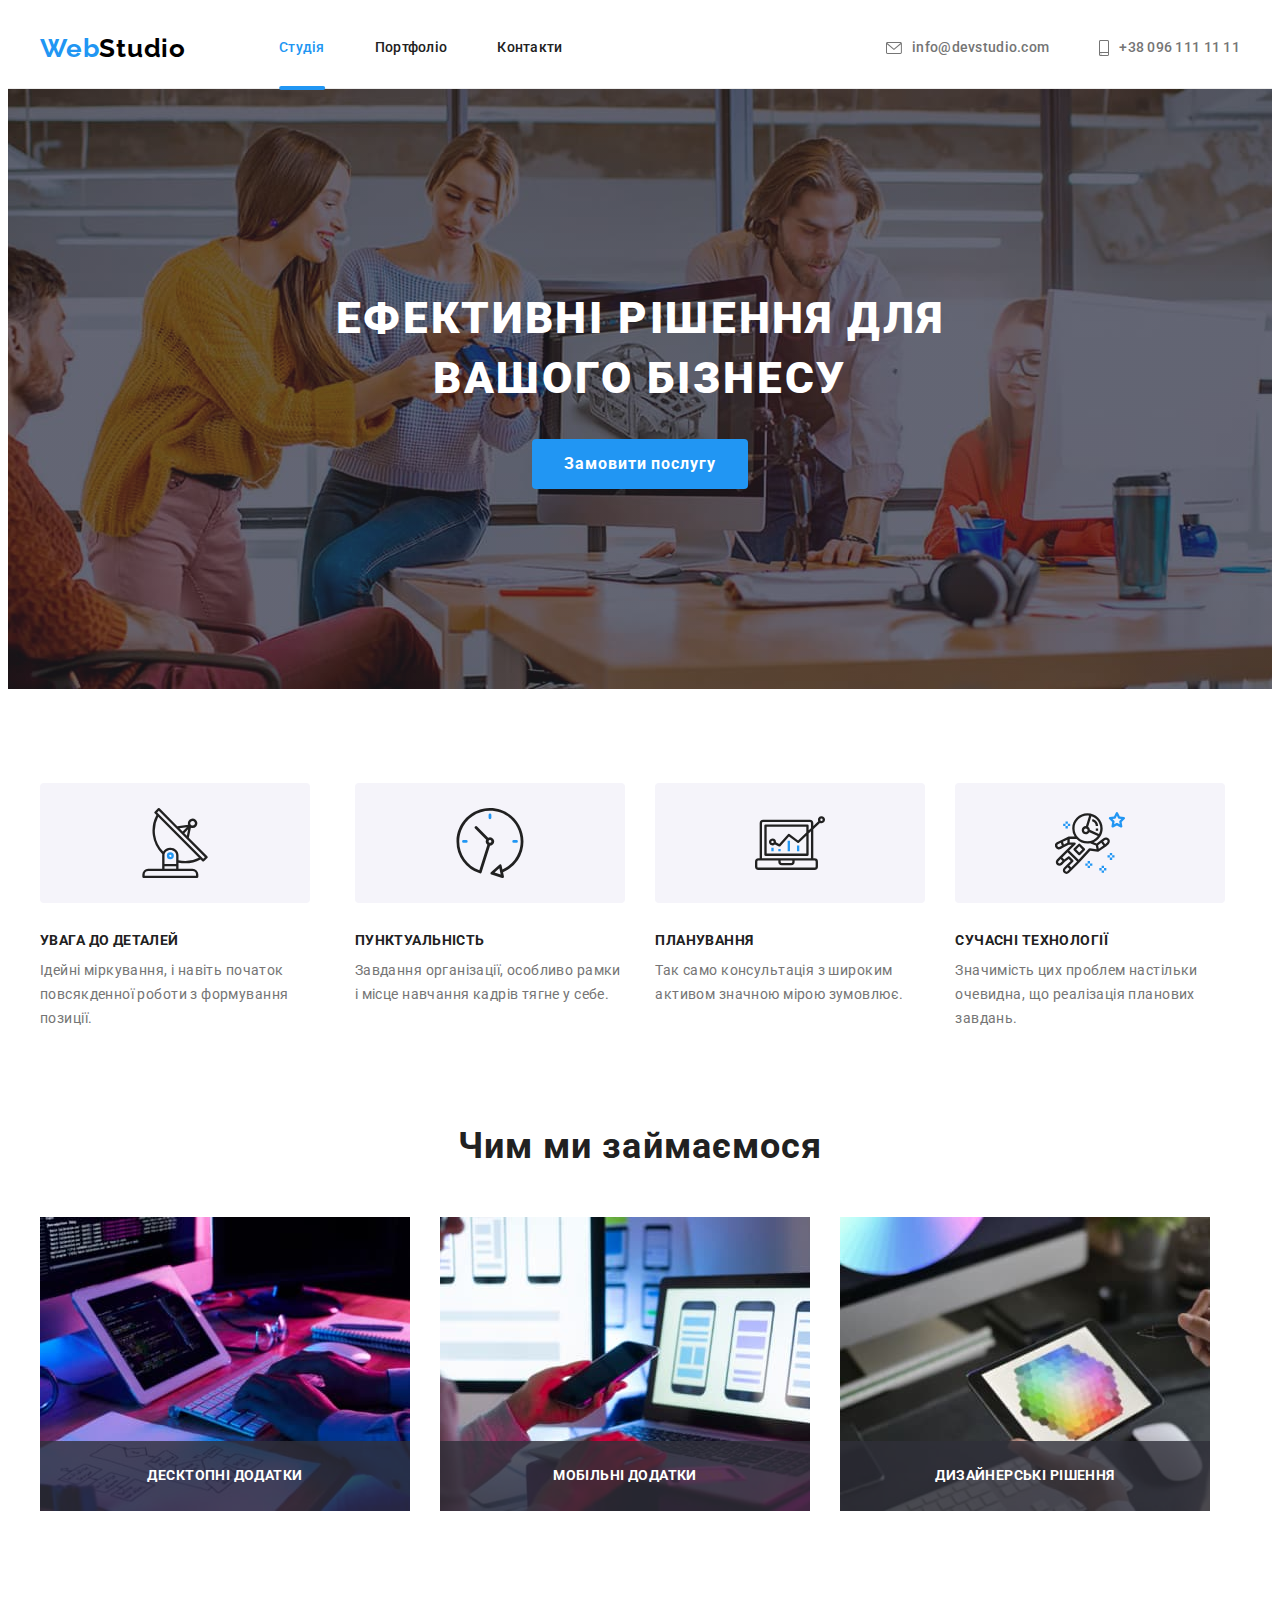
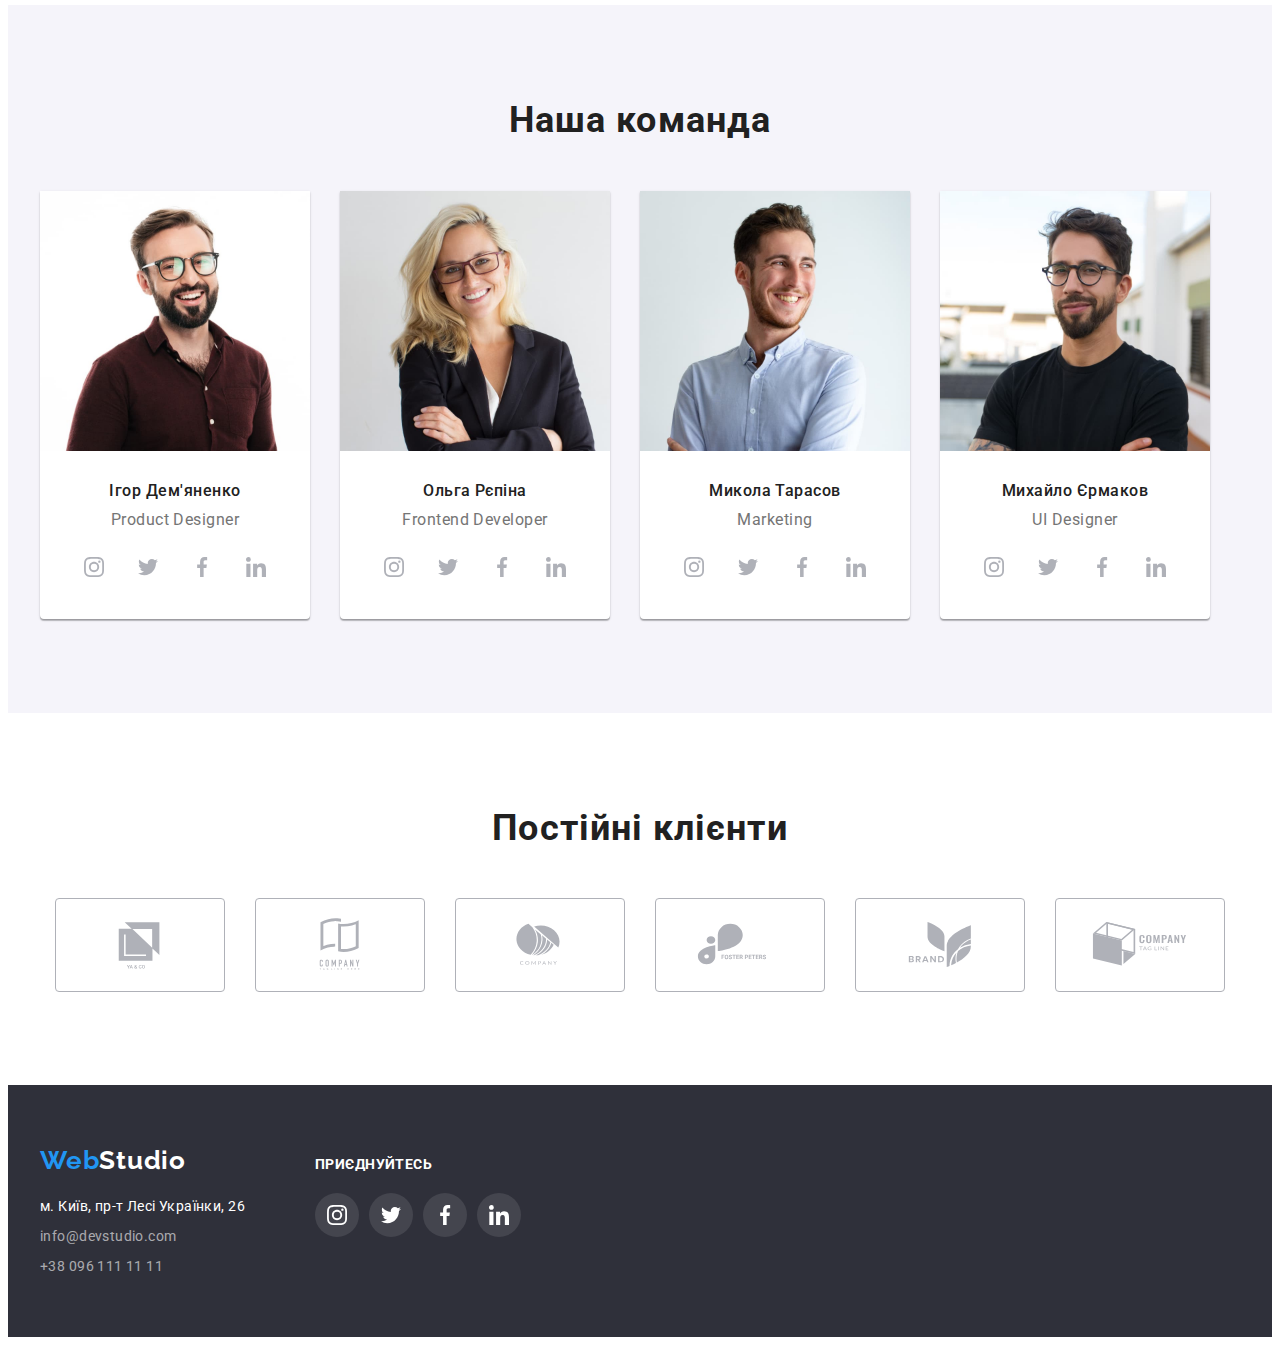
==== index.html @ 2767465b "Initial commit" ====
<!DOCTYPE html>
<html lang="uk">
  <head>
    <meta charset="UTF-8" />
    <meta http-equiv="X-UA-Compatible" content="IE=edge" />
    <meta name="viewport" content="width=device-width, initial-scale=1.0" />
    <!-- Fonts -->
    <link rel="preconnect" href="https://fonts.googleapis.com" />
    <link rel="preconnect" href="https://fonts.gstatic.com" crossorigin />
    <link
      href="https://fonts.googleapis.com/css2?family=Raleway:wght@700&family=Roboto:wght@400;500;700;900&display=swap"
      rel="stylesheet"
    />
    <!-- Modern-normalize -->
    <link
      rel="stylesheet"
      href="https://cdnjs.cloudflare.com/ajax/libs/modern-normalize/1.1.0/modern-normalize.min.css"
      integrity="sha512-wpPYUAdjBVSE4KJnH1VR1HeZfpl1ub8YT/NKx4PuQ5NmX2tKuGu6U/JRp5y+Y8XG2tV+wKQpNHVUX03MfMFn9Q=="
      crossorigin="anonymous"
      referrerpolicy="no-referrer"
    />
    <!-- Styles css -->
    <link rel="stylesheet" href="./css/styles.css" />
    <title>WebStudio</title>
  </head>
  <body>
    <header class="header">
      <div class="header-flex container">
        <p class="header-discription" lang="en">
          <a class="logo link" href="./">Web<span class="header-logo">Studio</span></a>
        </p>
        <nav>
          <ul class="nav-list list">
            <li class="nav-item"><a class="nav-link link current" href="/">Студія</a></li>
            <li class="nav-item"><a class="nav-link link" href="./portfolio.html">Портфоліо</a></li>
            <li class="nav-item"><a class="nav-link link" href="">Контакти</a></li>
          </ul>
        </nav>
        <ul class="header-contact list">
          <li class="header-item">
            <a class="contact-link link" href="mailto:info@devstudio.com">
              <svg class="header-icon" width="16" height="12">
                <use href="./images/icons.svg#icon-mail"></use>
              </svg>
              info@devstudio.com</a>
          </li>
          <li class="header-item">
            <a class="contact-link link" href="tel:+380961111111">
              <svg class="header-icon" width="10" height="16">
                <use href="./images/icons.svg#icon-phone"></use>
              </svg>
              +38 096 111 11 11</a>
          </li>
        </ul>
      </div>
    </header>
    <main>
      <section class="hero">
        <div class="container">
          <h1 class="hero-title">Ефективні рішення для вашого бізнесу</h1>
          <button class="hero-btn" type="button" data-modal-open>Замовити послугу</button>
        </div>
      </section>
      <section class="benefits section">
        <div class="container">
          <!-- Заголовок h2 потрібно сховати -->
          <h2 class="visually-hidden">Наші переваги</h2>
          <ul class="benefits-list list">
            <li class="benefits-item">
              <div class="benefits-div">
                <svg class="benefits-icon" width="70" height="70">
                  <use href="./images/icons.svg#icon-antenna"></use>
                </svg>
              </div>
              <h3 class="benefits-title">УВАГА ДО ДЕТАЛЕЙ</h3>
              <p class="benefits-text">
                Ідейні міркування, і навіть початок повсякденної роботи з формування позиції.
              </p>
            </li>
            <li class="benefits-item">
              <div class="benefits-div">
                <svg class="benefits-icon" width="70" height="70">
                  <use href="./images/icons.svg#icon-clock"></use>
                </svg>
              </div>
              <h3 class="benefits-title">ПУНКТУАЛЬНІСТЬ</h3>
              <p class="benefits-text">
                Завдання організації, особливо рамки і місце навчання кадрів тягне у себе.
              </p>
            </li>
            <li class="benefits-item">
              <div class="benefits-div">
                <svg class="benefits-icon" width="70" height="70">
                  <use href="./images/icons.svg#icon-diagram"></use>
                </svg>
              </div>
              <h3 class="benefits-title">ПЛАНУВАННЯ</h3>
              <p class="benefits-text">
                Так само консультація з широким активом значною мірою зумовлює.
              </p>
            </li>
            <li class="benefits-item">
              <div class="benefits-div">
                <svg class="benefits-icon" width="70" height="70">
                  <use href="./images/icons.svg#icon-astronaut"></use>
                </svg>
              </div>
              <h3 class="benefits-title">СУЧАСНІ ТЕХНОЛОГІЇ</h3>
              <p class="benefits-text">
                Значимість цих проблем настільки очевидна, що реалізація планових завдань.
              </p>
            </li>
          </ul>
        </div>
      </section>
      <section class="work section">
        <div class="container">
          <h2 class="work-title">Чим ми займаємося</h2>
          <ul class="work-list list">
            <li class="work-item">
              <img src="./images/work-1.jpg" alt="working proces" width="370" height="294" />
              <div class="work-div">
                <p class="work-text">Десктопні додатки</p>
              </div>
            </li>
            <li class="work-item">
              <img src="./images/work-2.jpg" alt="working proces" width="370" height="294" />
              <div class="work-div">
                <p class="work-text">Мобільні додатки</p>
              </div>
            </li>
            <li class="work-item">
              <img src="./images/work-3.jpg" alt="working proces" width="370" height="294" />
              <div class="work-div">
                <p class="work-text">Дизайнерські рішення</p>
              </div>
            </li>
          </ul>
        </div>
      </section>
      <section class="team section">
        <div class="container">
          <h2 class="team-title">Наша команда</h2>
          <ul class="team-list list">
            <li class="team-item">
              <img
                class="team-img"
                src="./images/team-1.jpg"
                alt="team member"
                width="270"
                height="260"
              />
              <div class="text-div">
                <h3 class="text-title">Ігор Дем'яненко</h3>
                <p class="team-text">Product Designer</p>
                <ul class="social list">
                  <li class="social-item">
                    <a
                      class="social-link"
                      lang="en"
                      href="https://www.instagram.com/"
                      target="_blank"
                      rel="noopener noreferrer nofollow"
                      aria-label="Instagram icon"
                      ><svg class="icon-social" width="20" height="20">
                        <use href="./images/icons.svg#icon-instagram"></use>
                      </svg>
                    </a>
                  </li>
                  <li class="social-item">
                    <a
                      class="social-link"
                      lang="en"
                      href="https://twitter.com/"
                      target="_blank"
                      rel="noopener noreferrer nofollow"
                      aria-label="Twitter icon"
                      ><svg class="icon-social" width="20" height="20">
                        <use href="./images/icons.svg#icon-twitter"></use>
                      </svg>
                    </a>
                  </li>
                  <li class="social-item">
                    <a
                      class="social-link"
                      lang="en"
                      href="https://facebook.com"
                      target="_blank"
                      rel="noopener noreferrer nofollow"
                      aria-label="Facebook icon"
                      ><svg class="icon-social" width="20" height="20">
                        <use href="./images/icons.svg#icon-facebook"></use>
                      </svg>
                    </a>
                  </li>
                  <li class="social-item">
                    <a
                      class="social-link"
                      lang="en"
                      href="https://linkedin.com"
                      target="_blank"
                      rel="noopener noreferrer nofollow"
                      aria-label="Linkedin icon"
                      ><svg class="icon-social" width="20" height="20">
                        <use href="./images/icons.svg#icon-linkedin"></use>
                      </svg>
                    </a>
                  </li>
                </ul>
              </div>
            </li>
            <li class="team-item">
              <img
                class="team-img"
                src="./images/team-2.jpg"
                alt="team member"
                width="270"
                height="260"
              />
              <div class="text-div">
                <h3 class="text-title">Ольга Рєпіна</h3>
                <p class="team-text">Frontend Developer</p>
                <ul class="social list">
                  <li class="social-item">
                    <a
                      class="social-link"
                      lang="en"
                      href="https://www.instagram.com/"
                      target="_blank"
                      rel="noopener noreferrer nofollow"
                      aria-label="Instagram icon"
                      ><svg class="icon-social" width="20" height="20">
                        <use href="./images/icons.svg#icon-instagram"></use>
                      </svg>
                    </a>
                  </li>
                  <li class="social-item">
                    <a
                      class="social-link"
                      lang="en"
                      href="https://twitter.com/"
                      target="_blank"
                      rel="noopener noreferrer nofollow"
                      aria-label="Twitter icon">
                      <svg class="icon-social" width="20" height="20">
                        <use href="./images/icons.svg#icon-twitter"></use>
                      </svg>
                    </a>
                  </li>
                  <li class="social-item">
                    <a
                      class="social-link"
                      lang="en"
                      href="https://facebook.com"
                      target="_blank"
                      rel="noopener noreferrer nofollow"
                      aria-label="Facebook icon"
                      ><svg class="icon-social" width="20" height="20">
                        <use href="./images/icons.svg#icon-facebook"></use>
                      </svg>
                    </a>
                  </li>
                  <li class="social-item">
                    <a
                      class="social-link"
                      lang="en"
                      href="https://linkedin.com"
                      target="_blank"
                      rel="noopener noreferrer nofollow"
                      aria-label="Linkedin icon"
                      ><svg class="icon-social" width="20" height="20">
                        <use href="./images/icons.svg#icon-linkedin"></use>
                      </svg>
                    </a>
                  </li>
                </ul>
              </div>
            </li>
            <li class="team-item">
              <img
                class="team-img"
                src="./images/team-3.jpg"
                alt="team member"
                width="270"
                height="260"
              />
              <div class="text-div">
                <h3 class="text-title">Микола Тарасов</h3>
                <p class="team-text">Marketing</p>
                <ul class="social list">
                  <li class="social-item">
                    <a
                      class="social-link"
                      lang="en"
                      href="https://www.instagram.com/"
                      target="_blank"
                      rel="noopener noreferrer nofollow"
                      aria-label="Instagram icon"
                      ><svg class="icon-social" width="20" height="20">
                        <use href="./images/icons.svg#icon-instagram"></use>
                      </svg>
                    </a>
                  </li>
                  <li class="social-item">
                    <a
                      class="social-link"
                      lang="en"
                      href="https://twitter.com/"
                      target="_blank"
                      rel="noopener noreferrer nofollow"
                      aria-label="Twitter icon"
                      ><svg class="icon-social" width="20" height="20">
                        <use href="./images/icons.svg#icon-twitter"></use>
                      </svg>
                    </a>
                  </li>
                  <li class="social-item">
                    <a
                      class="social-link"
                      lang="en"
                      href="https://facebook.com"
                      target="_blank"
                      rel="noopener noreferrer nofollow"
                      aria-label="Facebook icon"
                      ><svg class="icon-social" width="20" height="20">
                        <use href="./images/icons.svg#icon-facebook"></use>
                      </svg>
                    </a>
                  </li>
                  <li class="social-item">
                    <a
                      class="social-link"
                      lang="en"
                      href="https://linkedin.com"
                      target="_blank"
                      rel="noopener noreferrer nofollow"
                      aria-label="Linkedin icon"
                      ><svg class="icon-social" width="20" height="20">
                        <use href="./images/icons.svg#icon-linkedin"></use>
                      </svg>
                    </a>
                  </li>
                </ul>
              </div>
            </li>
            <li class="team-item">
              <img
                class="team-img"
                src="./images/team-4.jpg"
                alt="team member"
                width="270"
                height="260"
              />
              <div class="text-div">
                <h3 class="text-title">Михайло Єрмаков</h3>
                <p class="team-text">UI Designer</p>
                <ul class="social list">
                  <li class="social-item">
                    <a
                      class="social-link"
                      lang="en"
                      href="https://www.instagram.com/"
                      target="_blank"
                      rel="noopener noreferrer nofollow"
                      aria-label="Instagram icon"
                      ><svg class="icon-social" width="20" height="20">
                        <use href="./images/icons.svg#icon-instagram"></use>
                      </svg>
                    </a>
                  </li>
                  <li class="social-item">
                    <a
                      class="social-link"
                      lang="en"
                      href="https://twitter.com/"
                      target="_blank"
                      rel="noopener noreferrer nofollow"
                      aria-label="Twitter icon"
                      ><svg class="icon-social" width="20" height="20">
                        <use href="./images/icons.svg#icon-twitter"></use>
                      </svg>
                    </a>
                  </li>
                  <li class="social-item">
                    <a
                      class="social-link"
                      lang="en"
                      href="https://facebook.com"
                      target="_blank"
                      rel="noopener noreferrer nofollow"
                      aria-label="Facebook icon"
                      ><svg class="icon-social" width="20" height="20">
                        <use href="./images/icons.svg#icon-facebook"></use>
                      </svg>
                    </a>
                  </li>
                  <li class="social-item">
                    <a
                      class="social-link"
                      lang="en"
                      href="https://linkedin.com"
                      target="_blank"
                      rel="noopener noreferrer nofollow"
                      aria-label="Linkedin icon"
                      ><svg class="icon-social" width="20" height="20">
                        <use href="./images/icons.svg#icon-linkedin"></use>
                      </svg>
                    </a>
                  </li>
                </ul>
              </div>
            </li>
          </ul>
        </div>
      </section>
      <section class="clients section">
        <div class="container">
          <h2 class="clients-title">Постійні клієнти</h2>
          <ul class="clients-list list">
            <li class="clients-item">
              <a
                class="clients-link"
                lang="en"
                href=""
                target="_blank"
                rel="noopener noreferrer nofollow"
                aria-label="Company icon"
                ><svg class="icon-clients" width="106" height="60">
                  <use href="./images/icons.svg#icon-Client-1"></use>
                </svg>
              </a>
            </li>
            <li class="clients-item">
              <a
                class="clients-link"
                lang="en"
                href=""
                target="_blank"
                rel="noopener noreferrer nofollow"
                aria-label="Company icon"
                ><svg class="icon-clients" width="106" height="60">
                  <use href="./images/icons.svg#icon-Client-2"></use>
                </svg>
              </a>
            </li>
            <li class="clients-item">
              <a
                class="clients-link"
                lang="en"
                href=""
                target="_blank"
                rel="noopener noreferrer nofollow"
                aria-label="Company icon"
                ><svg class="icon-clients" width="106" height="60">
                  <use href="./images/icons.svg#icon-Client-3"></use>
                </svg>
              </a>
            </li>
            <li class="clients-item">
              <a
                class="clients-link"
                lang="en"
                href=""
                target="_blank"
                rel="noopener noreferrer nofollow"
                aria-label="Company icon"
                ><svg class="icon-clients" width="106" height="60">
                  <use href="./images/icons.svg#icon-Client-4"></use>
                </svg>
              </a>
            </li>
            <li class="clients-item">
              <a
                class="clients-link"
                lang="en"
                href=""
                target="_blank"
                rel="noopener noreferrer nofollow"
                aria-label="Company icon"
                ><svg class="icon-clients" width="106" height="60">
                  <use href="./images/icons.svg#icon-Client-5"></use>
                </svg>
              </a>
            </li>
            <li class="clients-item">
              <a
                class="clients-link"
                lang="en"
                href=""
                target="_blank"
                rel="noopener noreferrer nofollow"
                aria-label="Company icon"
                ><svg class="icon-clients" width="106" height="60">
                  <use href="./images/icons.svg#icon-Client-6"></use>
                </svg>
              </a>
            </li>
          </ul>
        </div>
      </section>
    </main>
    <footer class="footer">
      <div class="container footer-div">
        <div class="address-div">
          <p class="description-logo" lang="en">
            <a class="logo link" href="./index.html">Web<span class="footer-logo">Studio</span></a>
          </p>
          <address>
            <ul class="footer-list list">
              <li class="footer-item map">
                <a
                  class="google-map link"
                  href="https://goo.gl/maps/zMoR2UGNS6qANJMH6"
                  target="_blank"
                  rel="noopener noreferrer nofollow"
                  >м. Київ, пр-т Лесі Українки, 26</a
                >
              </li>
              <li class="footer-item map">
                <a class="footer-link link" href="maillto:info@devstudio.com">info@devstudio.com</a>
              </li>
              <li class="footer-item">
                <a class="footer-link link" href="tel:+380961111111">+38 096 111 11 11</a>
              </li>
            </ul>
          </address>
        </div>
        <div class="social-div">
          <p class="social-text">Приєднуйтесь</p>
          <ul class="social list">
            <li class="social-item">
              <a
                class="social-link new-bg-color"
                lang="en"
                href="https://www.instagram.com/"
                target="_blank"
                rel="noopener noreferrer nofollow"
                aria-label="Instagram icon"
                ><svg class="icon-social new-fill" width="20" height="20">
                  <use href="./images/icons.svg#icon-instagram"></use>
                </svg>
              </a>
            </li>
            <li class="social-item">
              <a
                class="social-link new-bg-color"
                lang="en"
                href="https://twitter.com/"
                target="_blank"
                rel="noopener noreferrer nofollow"
                aria-label="Twitter icon"
                ><svg class="icon-social new-fill" width="20" height="20">
                  <use href="./images/icons.svg#icon-twitter"></use>
                </svg>
              </a>
            </li>
            <li class="social-item">
              <a
                class="social-link new-bg-color"
                lang="en"
                href="https://facebook.com"
                target="_blank"
                rel="noopener noreferrer nofollow"
                aria-label="Facebook icon"
                ><svg class="icon-social new-fill" width="20" height="20">
                  <use href="./images/icons.svg#icon-facebook"></use>
                </svg>
              </a>
            </li>
            <li class="social-item">
              <a
                class="social-link new-bg-color"
                lang="en"
                href="https://linkedin.com"
                target="_blank"
                rel="noopener noreferrer nofollow"
                aria-label="Linkedin icon"
                ><svg class="icon-social new-fill" width="20" height="20">
                  <use href="./images/icons.svg#icon-linkedin"></use>
                </svg>
              </a>
            </li>
          </ul>
        </div>
      </div>
    </footer>
    <!-- Modal window -->
    <div class="backdrop is-hidden" data-modal>
      <div class="modal" data-modal-window>
        <button class="modal-btn" type="button" data-modal-close>
          <svg class="icon-modal" width="18" height="18">
            <use href="./images/icons.svg#icon-close"></use>
          </svg>
        </button>
      </div>
    </div>
    <script src="./js/modal.js"></script>
  </body>
</html>
---- css/styles.css ----
:root {
  --main-background-color: #ffffff;
  --secondery-background-color: #2f303a;
  --hover-color: #2196f3;
  --paragraphs-color: #212121;
  --text-color: #757575;
  --header-logo-color: #000000;
  --team-background-color: #f5f4fa;
  --footer-contact-color: rgba(255, 255, 255, 0.6);
  --portfolio-button-background-color: #f5f4fa;
}
/* Reset */
.list {
  list-style: none;
  margin: 0;
  padding: 0;
}

.link {
  text-decoration: none;
}

h1,
h2,
h3,
h4,
h5,
h6,
p {
  margin: 0;
}

img {
  display: block;
  max-width: 100%;
  height: auto;
}

.section {
  padding-top: 94px;
  padding-bottom: 94px;
}

.container {
  width: 1200px;
  padding-right: 15px;
  padding-left: 15px;
  margin-right: auto;
  margin-left: auto;
}

/* Прихований заголовок */
.visually-hidden {
  position: absolute;
  white-space: nowrap;
  width: 1px;
  height: 1px;
  overflow: hidden;
  border: 0;
  padding: 0;
  clip: rect(0 0 0 0);
  clip-path: inset(50%);
  margin: -1px;
}

body {
  font-family: 'roboto', sans-serif;
  background-color: var(--main-background-color);
}

/* Header */
.header {
  border-bottom: 1px solid #ececec;
}
.logo {
  padding-top: 24px;
  padding-bottom: 24px;

  font-family: 'Raleway';
  font-weight: 700;
  font-size: 26px;
  line-height: 1.19;
  letter-spacing: 0.03em;

  color: var(--hover-color);
}

.header-logo {
  color: var(--header-logo-color);
}

.nav-list {
  display: flex;
  text-align: center;
  gap: 50px;
}

.nav-link {
  position: relative;
  display: block;
  padding-top: 32px;
  padding-bottom: 32px;

  font-weight: 500;
  font-size: 14px;
  line-height: 1.14;
  letter-spacing: 0.02em;

  color: var(--paragraphs-color);

  transition: color 250ms cubic-bezier(0.4, 0, 0.2, 1);
}
.nav-link:hover,
.nav-link:focus {
  color: var(--hover-color);
}

.header-contact {
  display: flex;
  text-align: center;
  margin-left: auto;
  gap: 50px;
}

.current {
  color: var(--hover-color);
}

.current::after {
  content: '';
  position: absolute;
  top: 78px;
  left: 50%;

  width: 100%;
  height: 4px;
  border-radius: 2px;

  transform: translateX(-50%);

  background-color: var(--hover-color);
}

.contact-link {
  display: flex;
  align-items: center;
  gap: 10px;
  padding-top: 32px;
  padding-bottom: 32px;

  font-weight: 500;
  font-size: 14px;
  line-height: 1.14;
  letter-spacing: 0.02em;

  color: var(--text-color);

  transition: color 250ms cubic-bezier(0.4, 0, 0.2, 1);
}
.contact-link:hover,
.contact-link:focus {
  color: var(--hover-color);
}

.header-flex {
  display: flex;
  align-items: center;
}

.header-discription {
  margin-right: 93px;
}

.header-icon {
  fill: currentColor;
}

/* Hero */
.hero {
  max-width: 1600px;
  margin: 0 auto;
  padding-top: 200px;
  padding-bottom: 200px;
  text-align: center;
  background-color: var(--secondery-background-color);

  background-repeat: no-repeat;
  background-position: center;
  background-size: cover;
  background-image: linear-gradient(rgba(47, 48, 58, 0.4), rgba(47, 48, 58, 0.4)),
    url(../images/bg-hero.jpg);
}

.hero-title {
  margin-bottom: 30px;
  width: 696px;
  margin-right: auto;
  margin-left: auto;

  font-weight: 900;
  font-size: 44px;
  line-height: 1.36;
  letter-spacing: 0.06em;
  text-transform: uppercase;

  color: var(--main-background-color);
}

.hero-btn {
  border-radius: 4px;
  padding: 10px 32px;

  font-family: inherit;
  font-weight: 700;
  font-size: 16px;
  line-height: 1.9;
  align-items: center;
  letter-spacing: 0.06em;
  border-style: none;
  cursor: pointer;

  color: var(--main-background-color);
  background-color: var(--hover-color);

  transition: background-color 250ms cubic-bezier(0.4, 0, 0.2, 1);
}
.hero-btn:hover,
.hero-btn:focus {
  background-color: #188ce8;
}

/* Benefits */
.benefits-title {
  margin-bottom: 10px;

  font-weight: 700;
  font-size: 14px;
  line-height: 1.14;
  letter-spacing: 0.03em;
  text-transform: uppercase;

  color: var(--paragraphs-color);
}

.benefits-list {
  display: flex;
}

.benefits-item {
  flex-basis: calc((100%-3 * 30px) / 4);
}
.benefits-item:not(:last-child) {
  margin-right: 30px;
}

.benefits-div {
  display: flex;
  justify-content: center;
  align-items: center;

  background-color: var(--portfolio-button-background-color);
  border-radius: 4px;
  width: 270px;
  height: 120px;
  margin-bottom: 30px;
  margin-right: 0;
}

.benefits-text {
  font-size: 14px;
  line-height: 1.71;
  letter-spacing: 0.03em;

  color: var(--text-color);
}
/* Work */
.work {
  padding-top: 0;
}

.work-title {
  margin-bottom: 50px;

  font-weight: 700;
  font-size: 36px;
  line-height: 1.17;
  text-align: center;
  letter-spacing: 0.03em;

  color: var(--paragraphs-color);
}

.work-list {
  display: flex;
}

.work-item {
  position: relative;

  flex-basis: calc((100%-2 * 30px) / 3);
}
.work-item:not(:last-child) {
  margin-right: 30px;
}

.work-div {
  position: absolute;
  bottom: 0;
  width: 100%;
  height: 70px;
  display: flex;
  align-items: center;
  justify-content: center;
 
  background-color: rgba(47, 48, 58, 0.8);
}

.work-text {
  font-weight: 700;
  font-size: 14px;
  line-height: 1.14;
  letter-spacing: 0.03em;
  text-transform: uppercase;

  color: var(--main-background-color);
}

/* Team */
.team {
  background-color: var(--team-background-color);
}

.team-list {
  display: flex;
}

.team-item {
  flex-basis: calc((100%-3 * 30px) / 4);

  box-shadow: 0px 1px 3px rgba(0, 0, 0, 0.12), 0px 1px 1px rgba(0, 0, 0, 0.14),
    0px 2px 1px rgba(0, 0, 0, 0.2);
  border-radius: 0px 0px 4px 4px;
  background-color: var(--main-background-color);
}
.team-item:not(:last-child) {
  margin-right: 30px;
}

.team-title {
  margin-bottom: 50px;

  font-weight: 700;
  font-size: 36px;
  line-height: 1.17;
  text-align: center;
  letter-spacing: 0.03em;

  color: var(--paragraphs-color);
}

.text-div {
  padding-top: 30px;
  padding-bottom: 30px;

  text-align: center;
}

.text-title {
  margin-bottom: 10px;

  font-weight: 500;
  font-size: 16px;
  line-height: 1.19;
  letter-spacing: 0.03em;

  color: var(--paragraphs-color);
}

.team-text {
  margin-bottom: 16px;

  font-size: 16px;
  line-height: 1.19;
  letter-spacing: 0.03em;

  color: var(--text-color);
}

.social {
  display: flex;
  justify-content: center;
  align-items: center;
  gap: 10px;
  color: #afb1b8;
}

.social-item {
  width: 44px;
  height: 44px;
}

.social-link {
  display: flex;
  justify-content: center;
  align-items: center;
  width: 100%;
  height: 100%;
  border-radius: 50%;
  background-color: var(--main-background-color);

  color: #afb1b8;

  transition: background-color 250ms cubic-bezier(0.4, 0, 0.2, 1),
    color 250ms cubic-bezier(0.4, 0, 0.2, 1);
}
.social-link:hover,
.social-link:focus {
  background-color: var(--hover-color);
  color: var(--main-background-color);
}

.icon-social {
  fill: currentColor;
}

/* Clients */
.clients-title {
  margin-bottom: 50px;

  font-weight: 700;
  font-size: 36px;
  line-height: 1.17;
  text-align: center;
  letter-spacing: 0.03em;

  color: var(--paragraphs-color);
}

.clients-list {
  display: flex;
  justify-content: center;
  align-items: center;
  gap: 30px;
}

.clients-item {
  display: flex;
  justify-content: center;
  align-items: center;
  width: 170px;
  height: 92px;
}

.clients-link {
  display: flex;
  justify-content: center;
  align-items: center;
  width: 100%;
  height: 100%;
  border: 1px solid;
  border-radius: 4px;

  color: #afb1b8;

  transition: color 250ms cubic-bezier(0.4, 0, 0.2, 1);
}
.clients-link:hover,
.clients-link:focus {
  color: var(--hover-color);
}

.icon-clients {
  fill: currentColor;
}

/* Footer */
.footer {
  padding-top: 60px;
  padding-bottom: 60px;

  background-color: var(--secondery-background-color);
}

.footer-logo {
  color: var(--main-background-color);
}

.description-logo {
  margin-bottom: 20px;
}

.footer-list {
  font-style: normal;
}

.google-map {
  font-size: 14px;
  line-height: 1.5;
  letter-spacing: 0.03em;

  color: var(--main-background-color);

  transition: color 250ms cubic-bezier(0.4, 0, 0.2, 1);
}
.google-map:hover,
.google-map:focus {
  color: var(--hover-color);
}

.map {
  margin-bottom: 9px;
}

.footer-link {
  font-size: 14px;
  line-height: 1.5;
  letter-spacing: 0.03em;

  color: var(--footer-contact-color);

  transition: color 250ms cubic-bezier(0.4, 0, 0.2, 1);
}
.footer-link:hover,
.footer-link:focus {
  color: var(--hover-color);
}

.new-bg-color {
  background-color: rgba(255, 255, 255, 0.1);
}
.new-fill {
  fill: var(--main-background-color);
}

.social-text {
  margin-bottom: 20px;

  font-weight: 700;
  font-size: 14px;
  line-height: 1.14;
  letter-spacing: 0.03em;
  text-transform: uppercase;

  color: var(--main-background-color);
}

.footer-div {
  display: flex;
  align-items: baseline;
  gap: 70px;
}

/* Portfolio */
.portfolio-list {
  display: flex;
  gap: 8px;
  justify-content: center;
  margin-bottom: 50px;
}

/* Portfolio-btn */
.portfolio-btn {
  border-radius: 4px;
  padding: 6px 22px;

  font-family: inherit;
  font-weight: 500;
  font-size: 16px;
  line-height: 1.63;
  letter-spacing: 0.03em;
  border-style: none;
  cursor: pointer;

  color: var(--paragraphs-color);
  background-color: var(--portfolio-button-background-color);

  transition: color 250ms cubic-bezier(0.4, 0, 0.2, 1),
    background-color 250ms cubic-bezier(0.4, 0, 0.2, 1),
    box-shadow 250ms cubic-bezier(0.4, 0, 0.2, 1);
}
.portfolio-btn:hover,
.portfolio-btn:focus {
  color: var(--main-background-color);
  background-color: var(--hover-color);
  box-shadow: 0px 3px 1px rgba(0, 0, 0, 0.1), 0px 1px 2px rgba(0, 0, 0, 0.08),
    0px 2px 2px rgba(0, 0, 0, 0.12);
}
/* Filtr-title */
.portfolio-div {
  padding: 20px 24px;
  border-right: 1px solid #eeeeee;
  border-left: 1px solid #eeeeee;
  border-bottom: 1px solid #eeeeee;
}

.filtr-list {
  display: flex;
  flex-wrap: wrap;
}

.filter-link {
  transition: box-shadow 250ms cubic-bezier(0.4, 0, 0.2, 1);
}

.filter-link:hover {
  display: block;
  box-shadow: 0px 1px 1px rgba(0, 0, 0, 0.12), 0px 4px 4px rgba(0, 0, 0, 0.06),
    1px 4px 6px rgba(0, 0, 0, 0.16);
}

.filtr-item:not(:nth-child(3n)) {
  margin-right: 30px;
}
.filtr-item:not(:nth-child(n + 7)) {
  margin-bottom: 30px;
}

.filtr-title {
  margin-bottom: 4px;

  font-weight: 700;
  font-size: 18px;
  line-height: 2;
  letter-spacing: 0.06em;

  color: var(--paragraphs-color);
}

.filtr-text {
  font-size: 16px;
  line-height: 1.9;
  letter-spacing: 0.03em;

  color: var(--text-color);
}

.filtr-overlay {
  position: relative;
  overflow: hidden;
}

.portfolio-overlay {
  position: absolute;
  top: 0;
  left: 0;
  display: flex;
  align-items: center;

  transform: translateY(100%);

  width: 100%;
  height: 100%;
  padding-left: 24px;
  padding-right: 24px;

  background-color: rgba(33, 150, 243, 0.9);

  transition: transform 250ms cubic-bezier(0.4, 0, 0.2, 1);
}

.filtr-item:hover .portfolio-overlay {
  transform: translateY(0);
}

.text-overlay {
  font-size: 18px;
  line-height: 1.56;
  letter-spacing: 0.03em;

  color: var(--main-background-color);
}

/* Modal window */
.backdrop {
  position: fixed;
  top: 0;
  left: 0;

  width: 100%;
  height: 100%;

  background-color: rgba(0, 0, 0, 0.2);

  transition: opacity 250ms linear, visibility 250ms linear;
}

.backdrop.is-hidden {
  visibility: hidden;
  opacity: 0;
  pointer-events: none;
}

.modal {
  position: absolute;
  top: 50%;
  left: 50%;
  transform: translate(-50%, -50%);

  width: 528px;
  min-height: 581px;

  background-color: #ffffff;
  box-shadow: 0px 1px 3px rgba(0, 0, 0, 0.12), 0px 1px 1px rgba(0, 0, 0, 0.14),
    0px 2px 1px rgba(0, 0, 0, 0.2);
  border-radius: 4px;
}

.modal.modal-animation {
  animation: scale-up-ver-center 0.4s cubic-bezier(0.39, 0.575, 0.565, 1) both;
}

.modal-btn {
  position: absolute;
  top: 8px;
  right: 8px;
  display: inline-flex;
  align-items: center;
  justify-content: center;
  padding: 0;

  width: 30px;
  height: 30px;
  cursor: pointer;

  border-radius: 50%;
  border: 1px solid rgba(0, 0, 0, 0.1);
  background-color: #ffffff;
}

/* Keyframes */
@keyframes scale-up-ver-center {
  0% {
    transform: scaleY(0.4) translate(-50%, -50%);
  }

  100% {
    transform: scaleY(1) translate(-50%, -50%);
  }
}
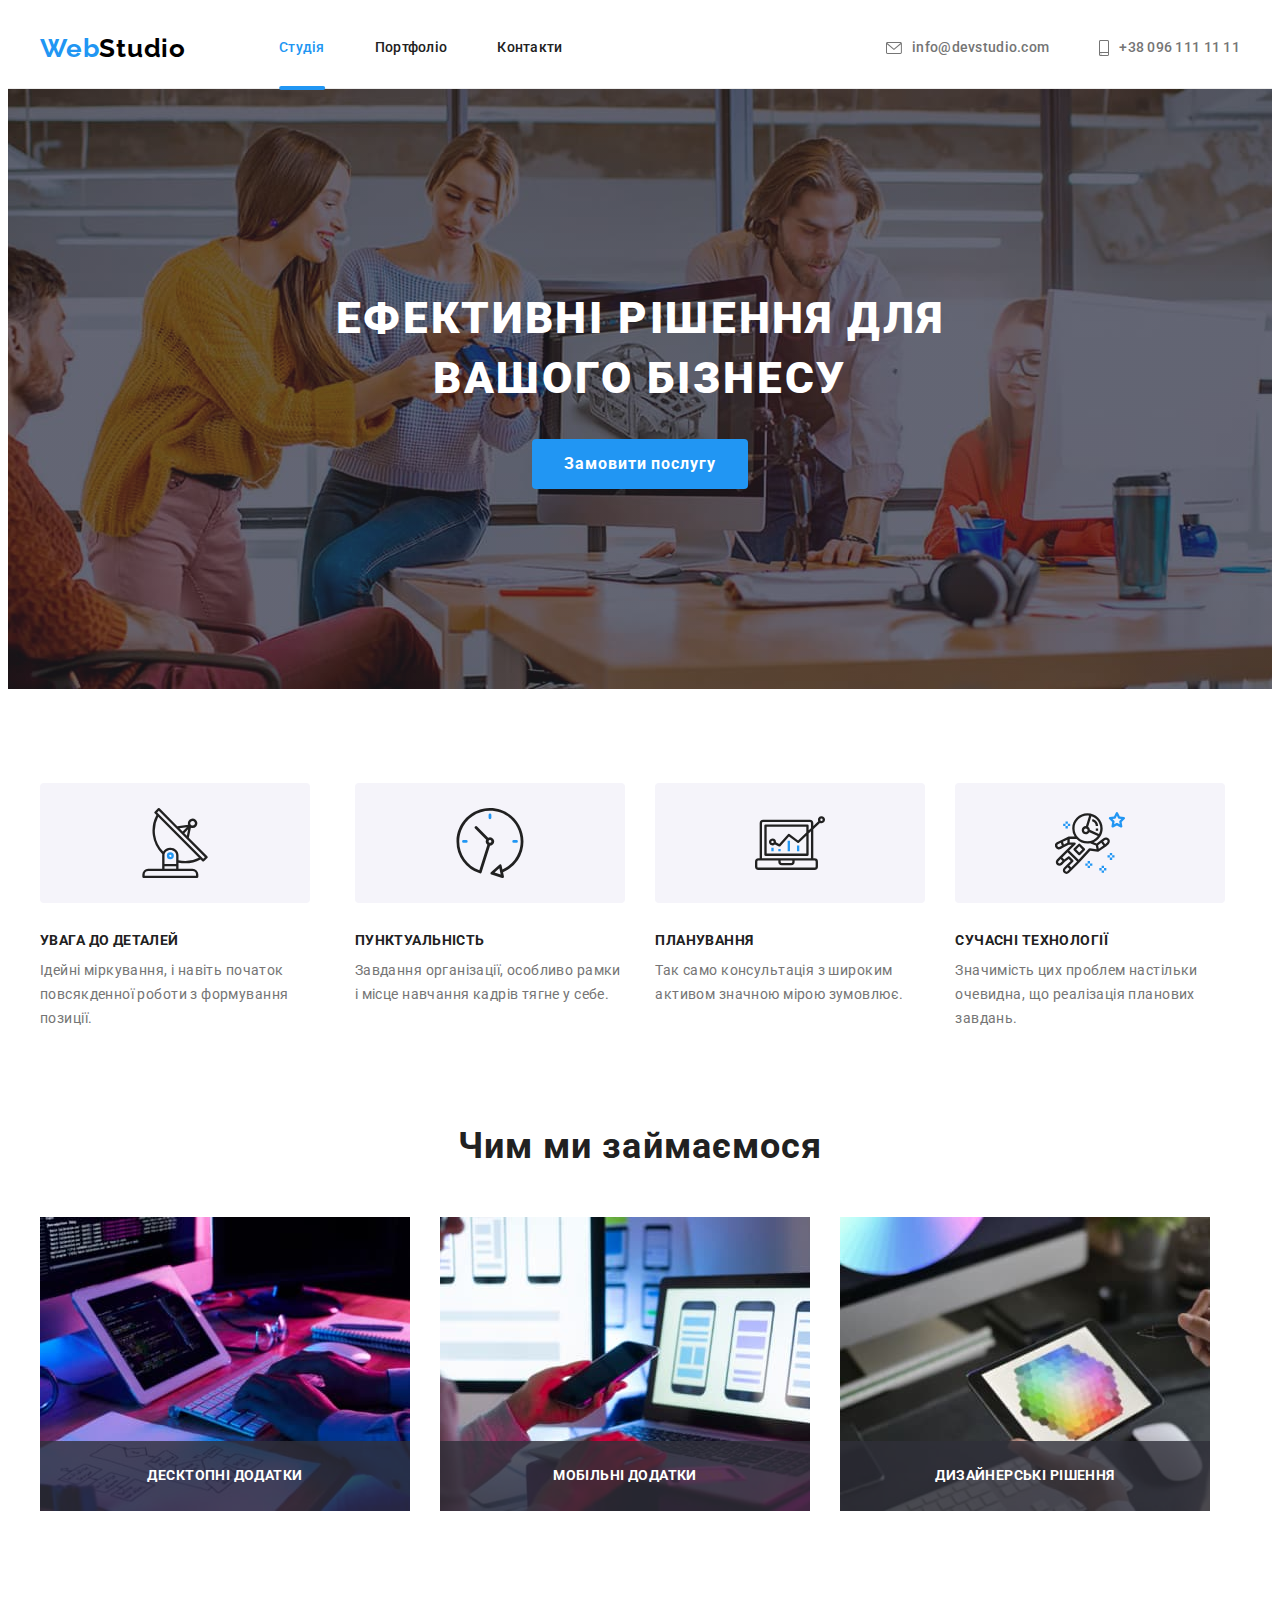
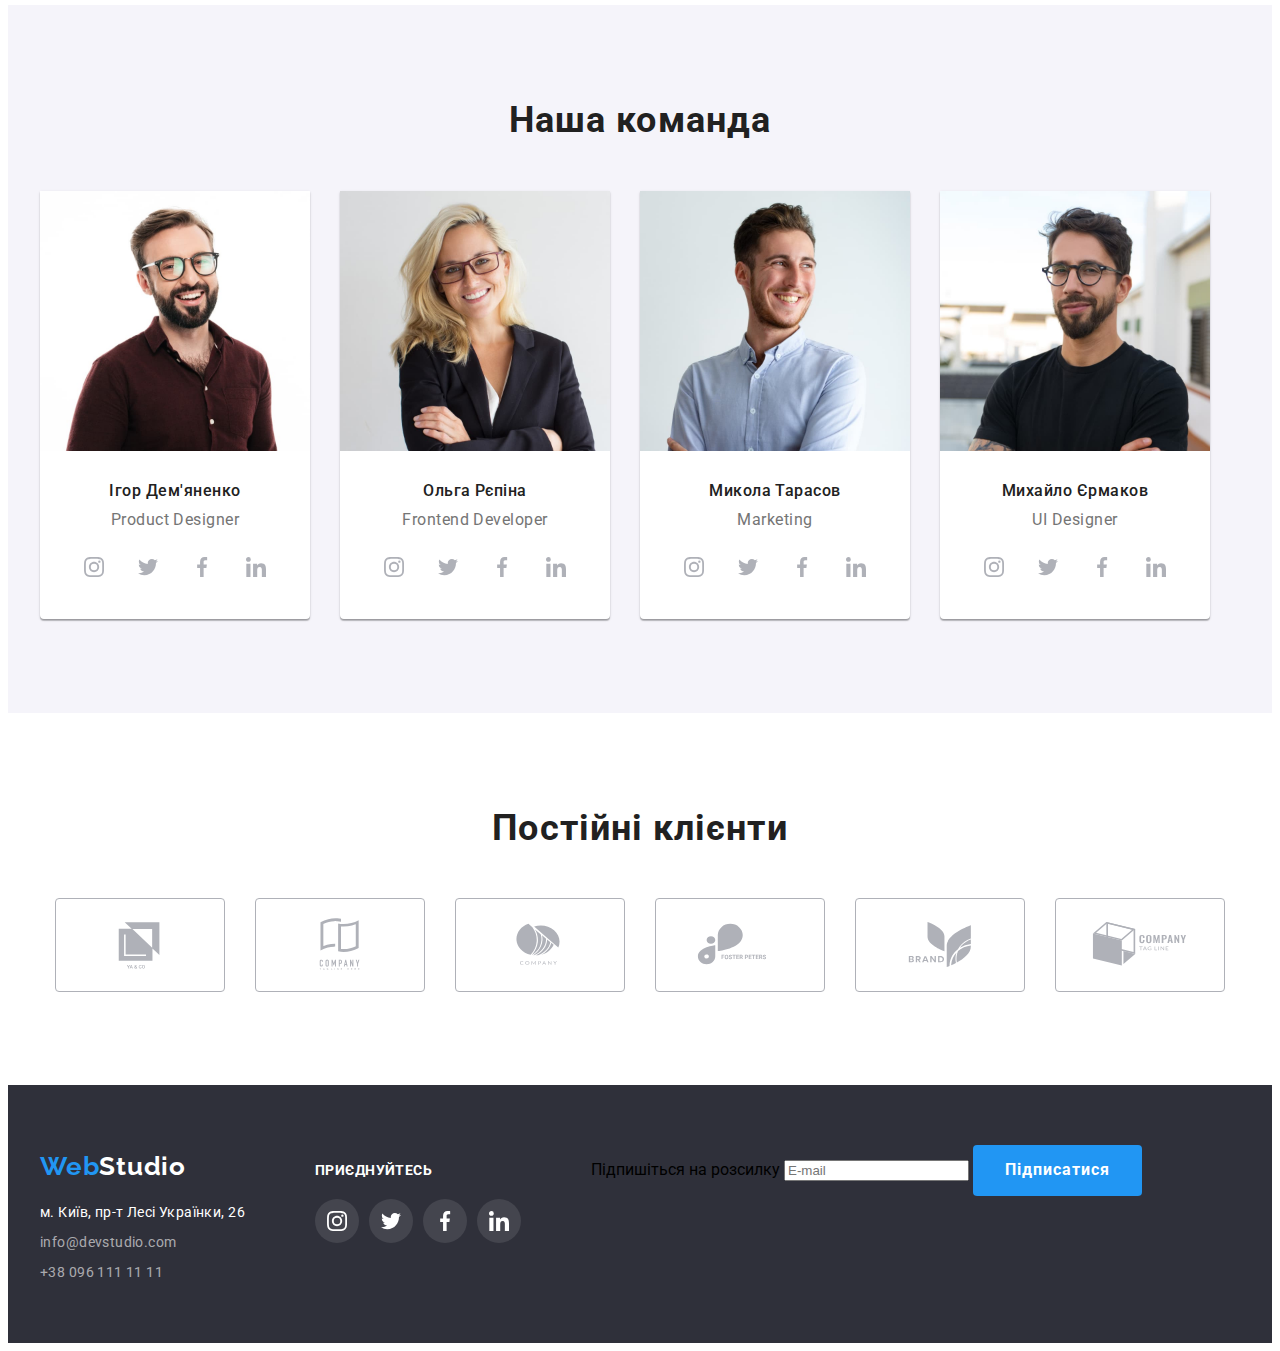
==== commit fdb3ef57: "Зробив розмітку форми у футері" ====
--- a/index.html
+++ b/index.html
@@ -582,6 +582,15 @@
             </li>
           </ul>
         </div>
+        <div class="form-footer">
+          <form>
+            <label class="footer-label">
+              Підпишіться на розсилку
+              <input type="email" name="email" placeholder="E-mail">
+            </label>
+            <button class="hero-btn" type="submit">Підписатися</button>
+          </form>
+        </div>
       </div>
     </footer>
     <!-- Modal window -->
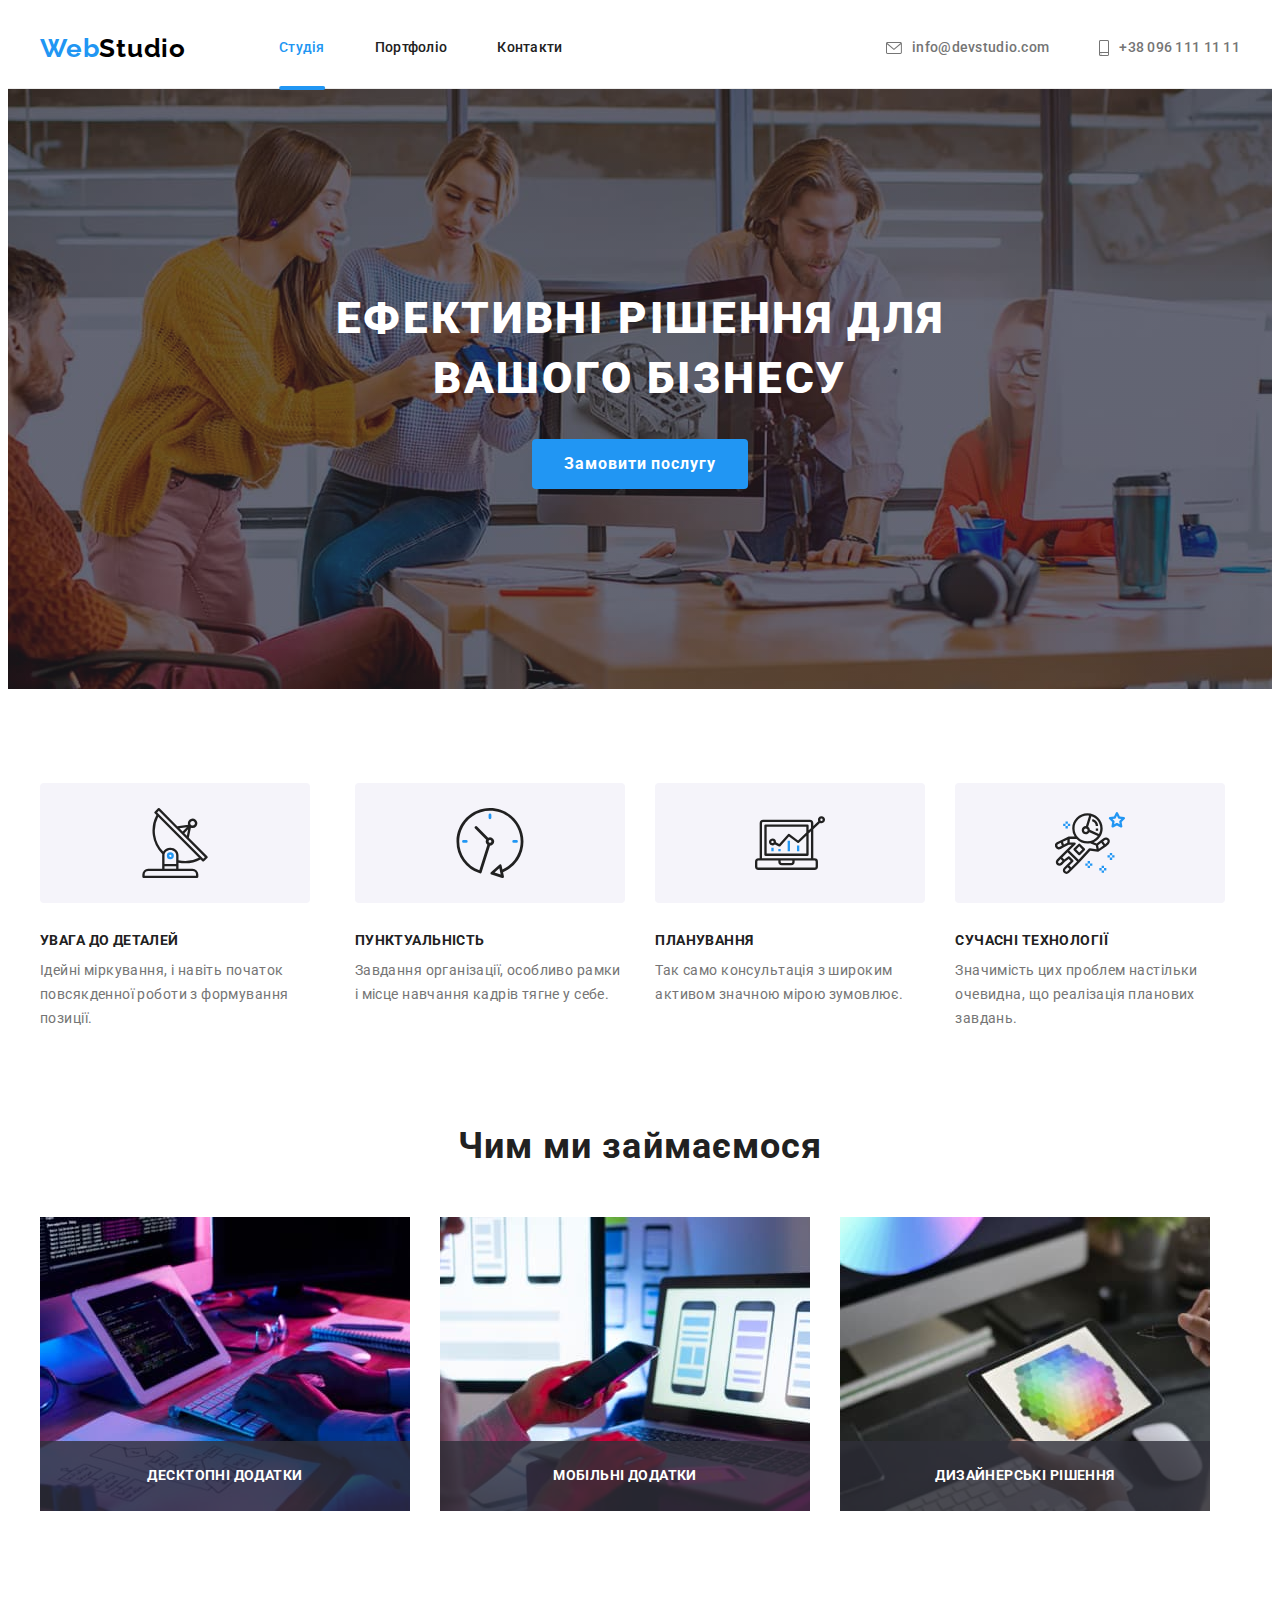
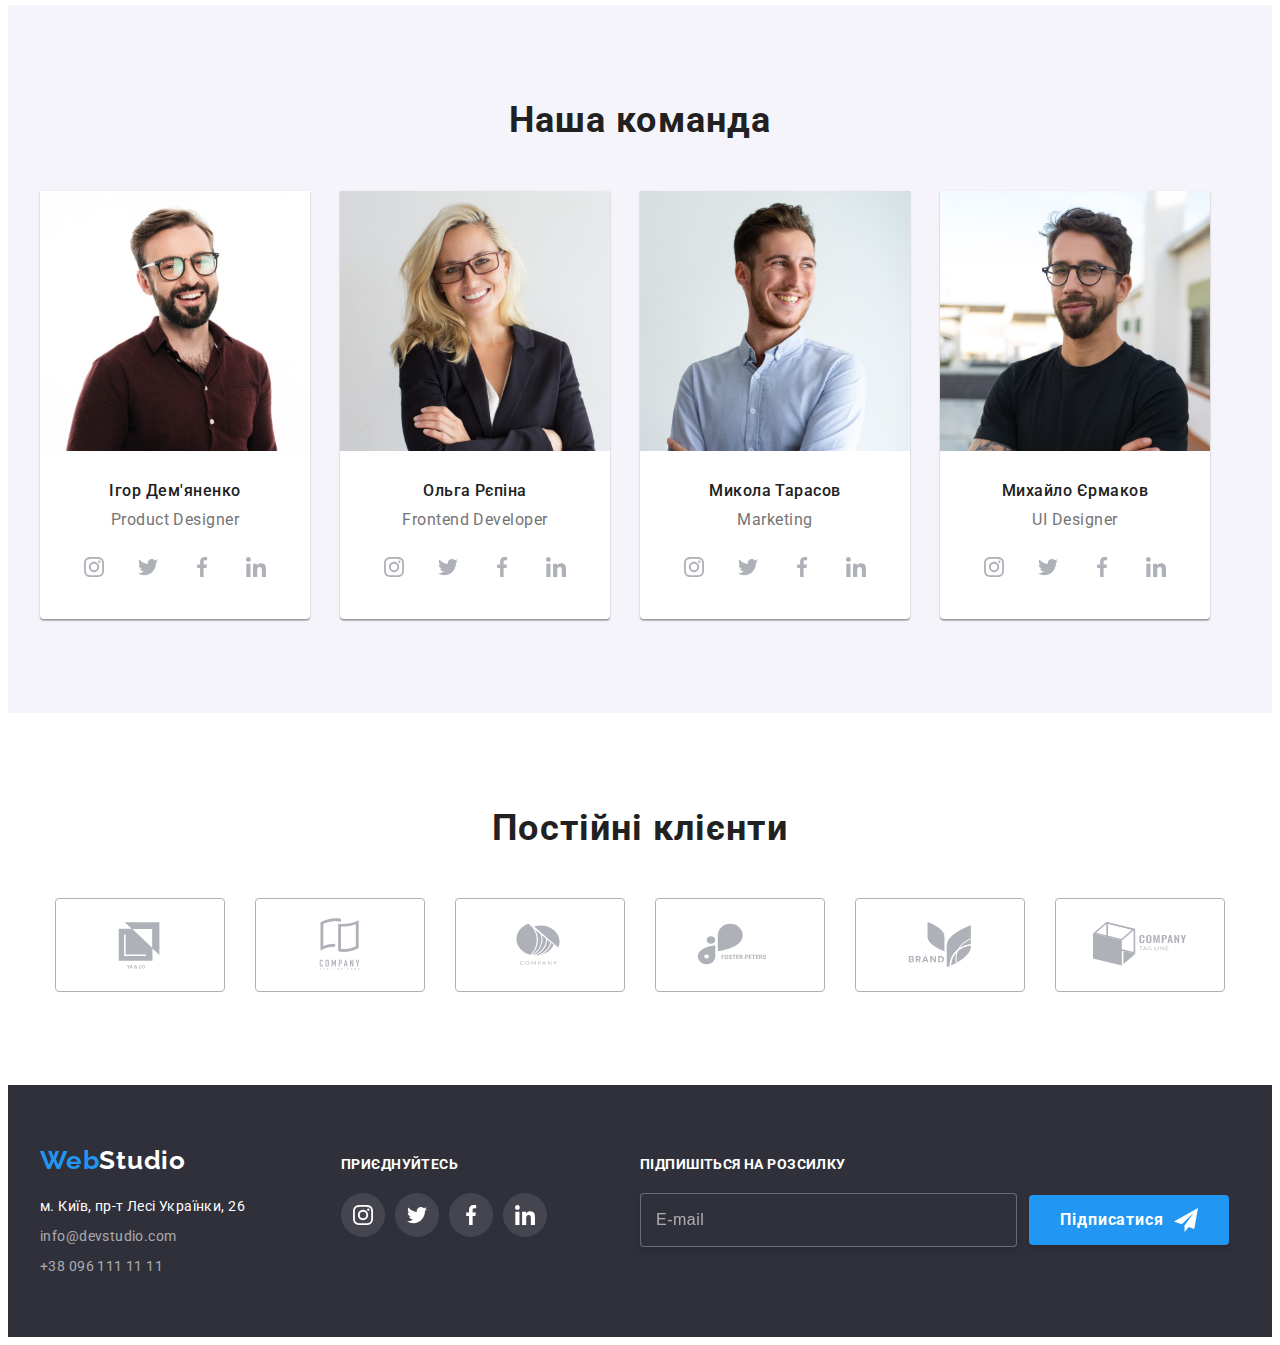
==== commit 503fba61: "Зробив форму у футері" ====
--- a/index.html
+++ b/index.html
@@ -582,15 +582,19 @@
             </li>
           </ul>
         </div>
-        <div class="form-footer">
-          <form>
-            <label class="footer-label">
-              Підпишіться на розсилку
-              <input type="email" name="email" placeholder="E-mail">
-            </label>
-            <button class="hero-btn" type="submit">Підписатися</button>
+        <form name="footer-form" autocomplete="off">
+            <p class="footer-form-text">Підпишіться на розсилку</p>
+            <div class="footer-group">
+              <label>
+                <input class="footer-input" type="email" name="email" placeholder="E-mail">
+              </label>
+              <button class="footer-form-btn" type="submit">Підписатися
+                <svg class="icon-send" width="24" height="24">
+                  <use href="./images/icons.svg#icon-form-send"></use>
+                </svg>
+              </button>
+            </div>
           </form>
-        </div>
       </div>
     </footer>
     <!-- Modal window -->
--- a/css/styles.css
+++ b/css/styles.css
@@ -481,6 +481,15 @@
   background-color: var(--secondery-background-color);
 }
 
+.footer-div {
+  display: flex;
+  align-items: baseline;
+}
+
+.address-div {
+  margin-right: 70px;
+}
+
 .footer-logo {
   color: var(--main-background-color);
 }
@@ -491,6 +500,10 @@
 
 .footer-list {
   font-style: normal;
+}
+
+.footer-item {
+  width: 231px;
 }
 
 .google-map {
@@ -532,6 +545,10 @@
   fill: var(--main-background-color);
 }
 
+.social-div {
+  margin-right: 93px;
+}
+
 .social-text {
   margin-bottom: 20px;
 
@@ -544,10 +561,74 @@
   color: var(--main-background-color);
 }
 
-.footer-div {
-  display: flex;
-  align-items: baseline;
-  gap: 70px;
+/* Footer form */
+.footer-group {
+  display: flex;
+  align-items: center;
+  justify-content: center;
+  gap: 12px;
+}
+
+.footer-form-text {
+  margin-bottom: 20px;
+  width: 207px;
+
+  font-weight: 700;
+  font-size: 14px;
+  line-height: 1.14;
+  letter-spacing: 0.03em;
+  text-transform: uppercase;
+
+  color: var(--main-background-color);
+}
+
+.footer-input {
+  width: 358px;
+  height: 50px;
+  padding-left: 15px;
+ 
+  border: 1px solid rgba(255, 255, 255, 0.3);
+  filter: drop-shadow(0px 4px 4px rgba(0, 0, 0, 0.15));
+  border-radius: 4px;
+  background-color: #2F303A;
+  outline: none;
+  color: rgba(255, 255, 255, 0.6);
+}
+
+.footer-input::placeholder {
+  font-size: 16px;
+  line-height: 1.3;
+  letter-spacing: 0.03em;
+
+  color:rgba(255, 255, 255, 0.6);
+}
+
+.footer-form-btn{
+  display: flex;
+  align-items: center;
+  justify-content: center;
+  gap: 10px;
+  padding: 10px 28px;
+  width: 200px;
+
+  font-family: inherit;
+  font-weight: 700;
+  font-size: 16px;
+  line-height: 1.9;
+  text-align: center;
+  letter-spacing: 0.06em;
+
+  color: var(--main-background-color);
+  background-color: var(--hover-color);
+  box-shadow: 0px 4px 4px rgba(0, 0, 0, 0.15);
+  border-radius: 4px;
+  border-style: none;
+
+  transition: background-color 250ms cubic-bezier(0.4, 0, 0.2, 1);
+}
+.footer-form-btn:hover,
+.footer-form-btn:focus {
+  background-color: #188ce8;
 }
 
 /* Portfolio */
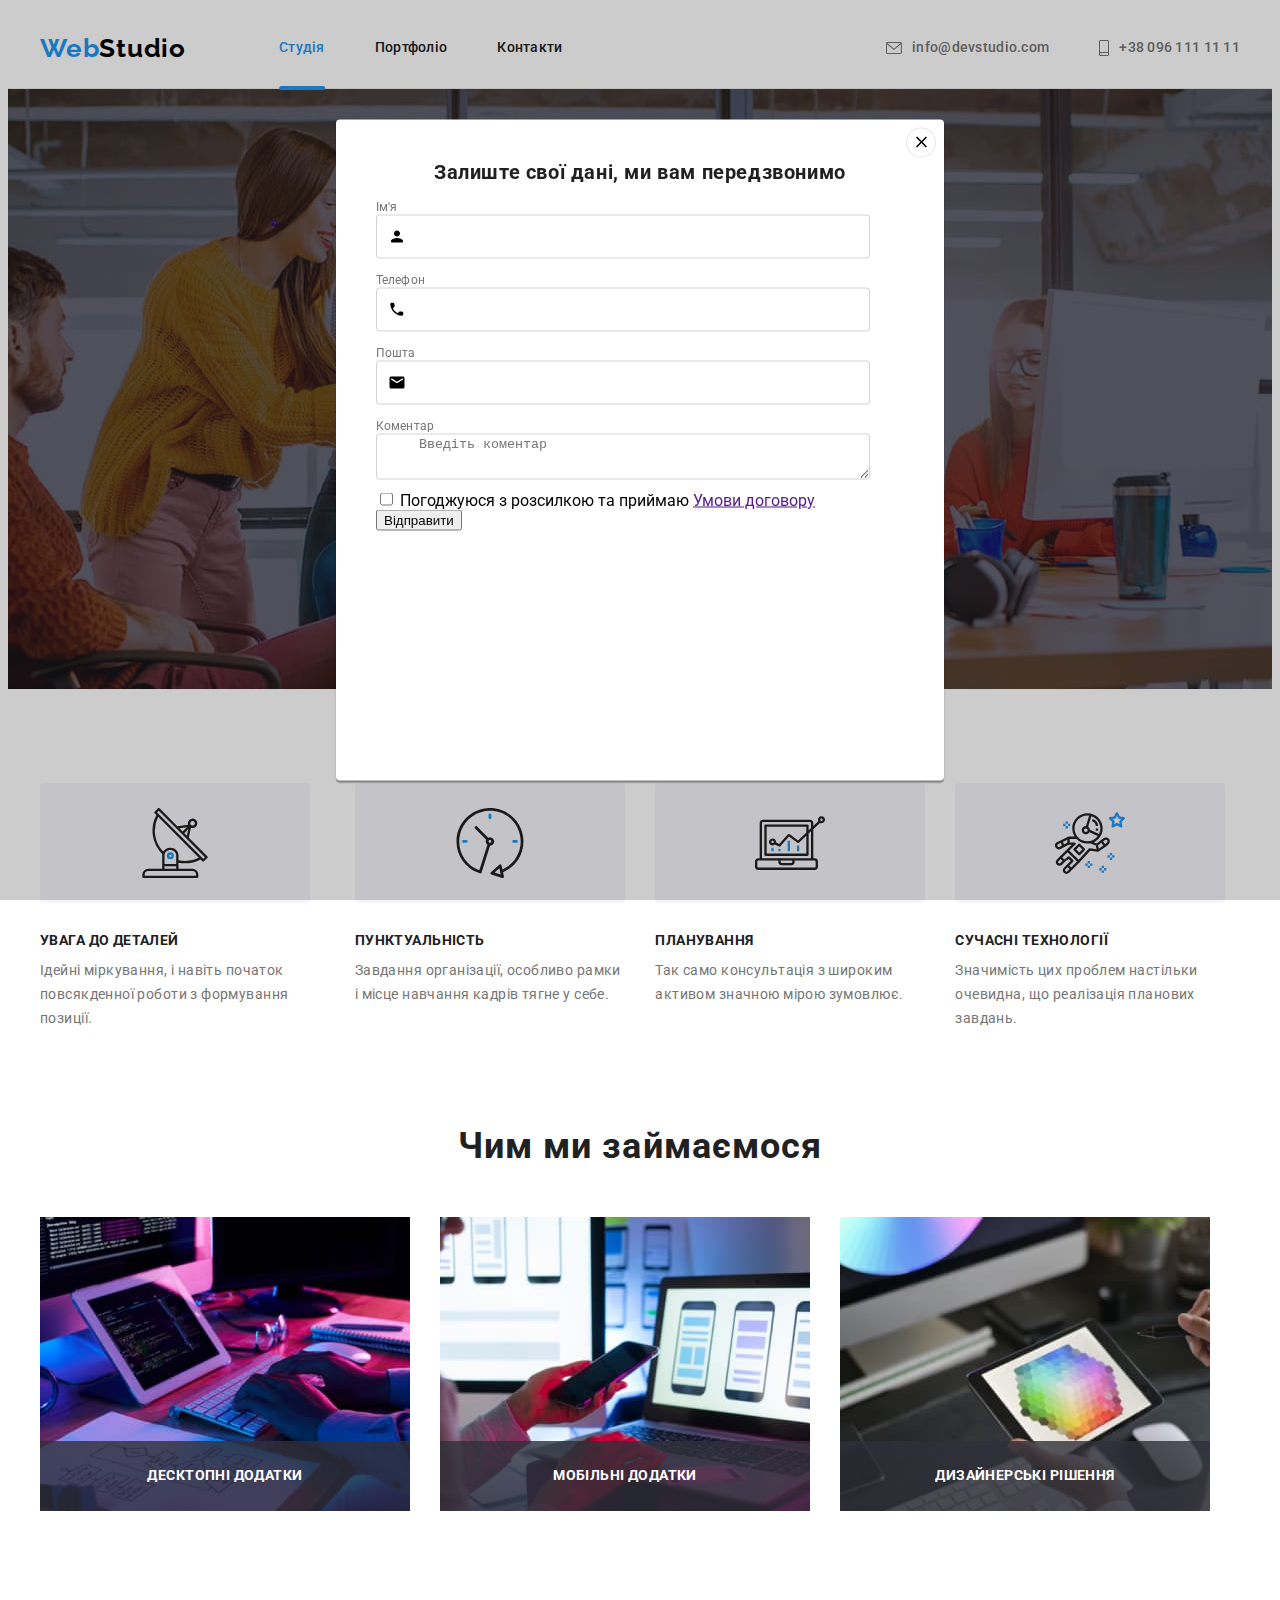
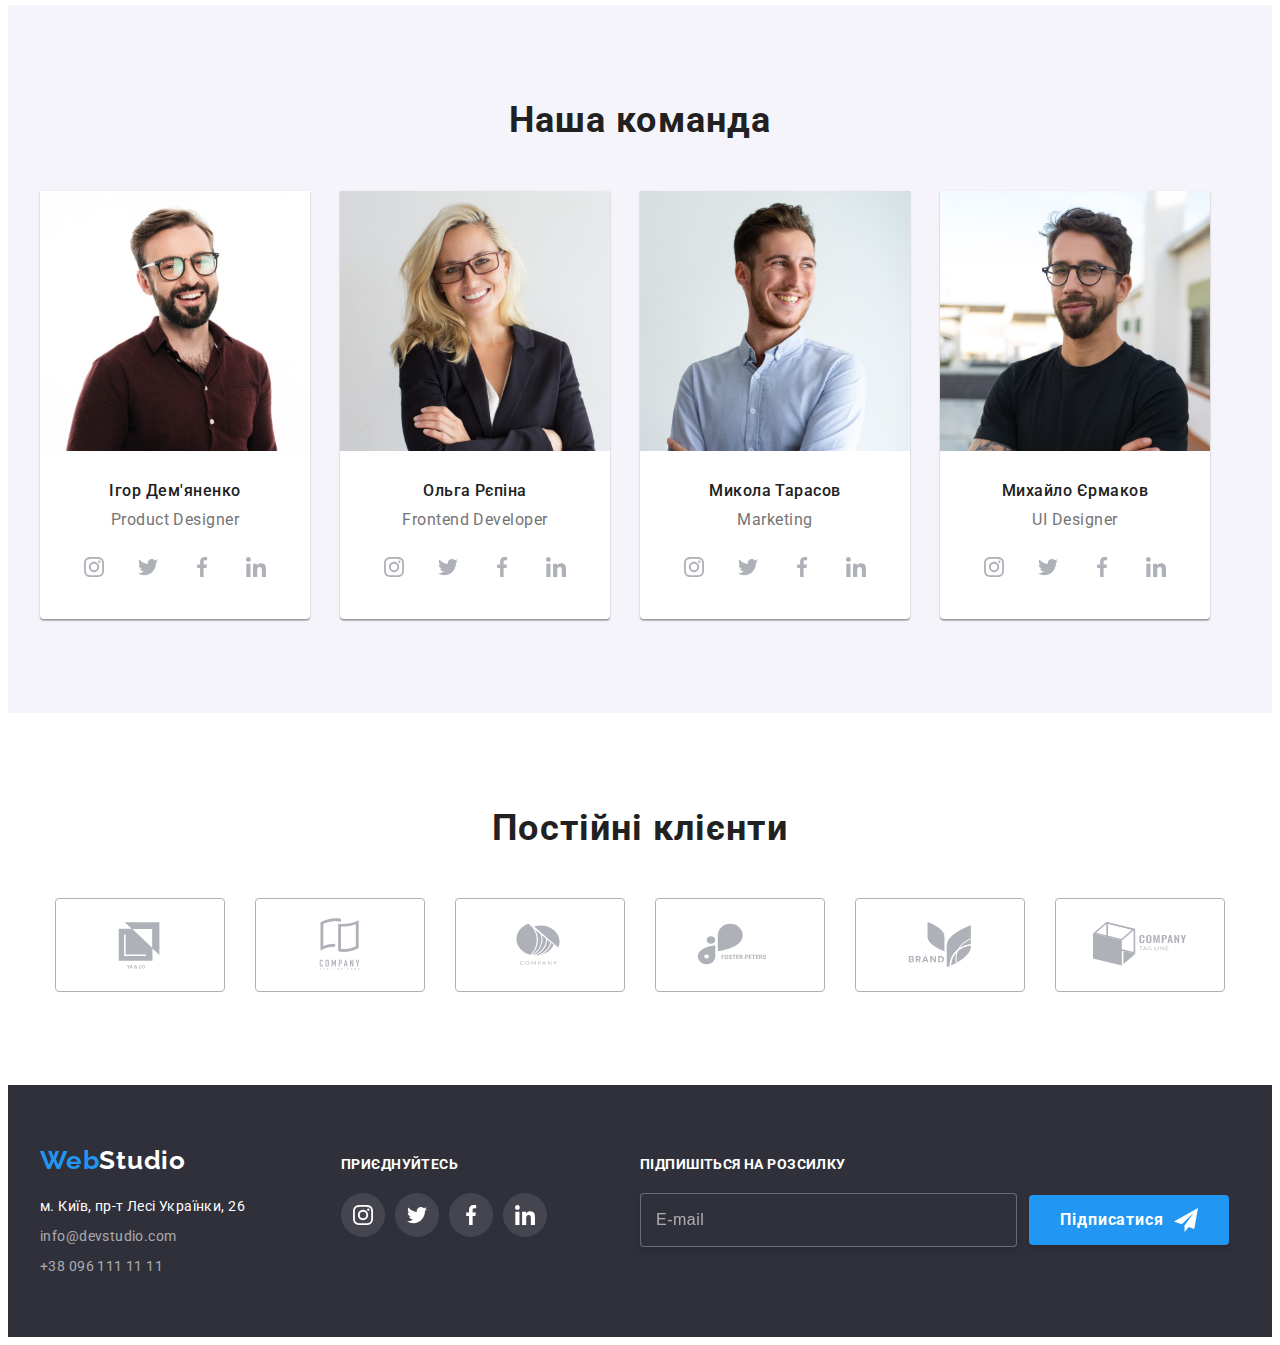
==== commit f630de54: "Зробив розмітку форми у модальному вікні" ====
--- a/index.html
+++ b/index.html
@@ -582,7 +582,7 @@
             </li>
           </ul>
         </div>
-        <form name="footer-form" autocomplete="off">
+        <form name="footer_form" autocomplete="off">
             <p class="footer-form-text">Підпишіться на розсилку</p>
             <div class="footer-group">
               <label>
@@ -598,9 +598,45 @@
       </div>
     </footer>
     <!-- Modal window -->
-    <div class="backdrop is-hidden" data-modal>
+    <div class="backdrop" data-modal>
       <div class="modal" data-modal-window>
-        <button class="modal-btn" type="button" data-modal-close>
+        <strong class="modal-text">Залиште свої дані, ми вам передзвонимо</strong>
+        <form name="modal_form" autocomplete="off">
+          <div class="modal-group" role="group">
+            <label class="modal-label" for="user_name">Ім'я</label>
+            <div class="modal-wrapper">
+              <input class="modal-input" type="text" name="user_name" id="user_name">
+              <svg class="modal-icon" width="18" height="18">
+                <use href="./images/icons.svg#icon-form-name"></use>
+              </svg>
+            </div>
+            <label class="modal-label" for="user_phone">Телефон</label>
+            <div class="modal-wrapper">
+              <input class="modal-input" type="tel" name="user_phone" id="user_phone">
+              <svg class="modal-icon" width="18" height="18">
+                <use href="./images/icons.svg#icon-form-phone"></use>
+              </svg>
+            </div>
+            <label class="modal-label" for="user_mail">Пошта</label>
+            <div class="modal-wrapper">
+              <input class="modal-input" type="email" name="user_mail" id="user_mail">
+              <svg class="modal-icon" width="18" height="18">
+                <use href="./images/icons.svg#icon-form-email"></use>
+              </svg>
+            </div>
+            <label class="modal-label">Коментар
+              <textarea class="modal-input" name="user_comment" placeholder="Введіть коментар"></textarea>
+            </label>
+          </div>
+          <div role="group">
+            <label class="checkbox-label">
+              <input class="checkbox" type="checkbox" required>
+              Погоджуюся з розсилкою та приймаю <a class="checkbox-link" href="">Умови договору</a>
+            </label>
+          </div>
+          <button class="modal-submit-btn" type="submit">Відправити</button>
+        </form>
+        <button class="modal-close-btn" type="button" data-modal-close>
           <svg class="icon-modal" width="18" height="18">
             <use href="./images/icons.svg#icon-close"></use>
           </svg>
--- a/css/styles.css
+++ b/css/styles.css
@@ -775,6 +775,7 @@
   position: absolute;
   top: 50%;
   left: 50%;
+  padding: 40px;
   transform: translate(-50%, -50%);
 
   width: 528px;
@@ -790,7 +791,7 @@
   animation: scale-up-ver-center 0.4s cubic-bezier(0.39, 0.575, 0.565, 1) both;
 }
 
-.modal-btn {
+.modal-close-btn {
   position: absolute;
   top: 8px;
   right: 8px;
@@ -806,6 +807,59 @@
   border-radius: 50%;
   border: 1px solid rgba(0, 0, 0, 0.1);
   background-color: #ffffff;
+
+  transition: fill 250ms cubic-bezier(0.4, 0, 0.2, 1);
+}
+
+.modal-close-btn:hover,
+.modal-close-btn:focus {
+  fill: var(--hover-color);
+}
+
+.modal-text {
+  display: block;
+  margin-bottom: 12px;
+
+  font-weight: 700;
+  font-size: 20px;
+  line-height: 1.2;
+  text-align: center;
+  letter-spacing: 0.03em;
+
+  color: var(--paragraphs-color);
+}
+
+.modal-wrapper {
+  position: relative;
+}
+
+.modal-label {
+  margin-bottom: 4px;
+
+  font-size: 12px;
+  line-height: 1.2;
+  letter-spacing: 0.01em;
+
+  color: var(--text-color);
+}
+
+.modal-input {
+  display: block;
+  width: 448px;
+  height: 40px;
+  padding-left: 42px;
+  margin-bottom: 10px;
+
+  border: 1px solid rgba(33, 33, 33, 0.2);
+  border-radius: 4px;
+  outline: none;
+}
+
+.modal-icon {
+  position: absolute;
+  top: 50%;
+  left: 12px;
+  transform: translateY(-50%);
 }
 
 /* Keyframes */
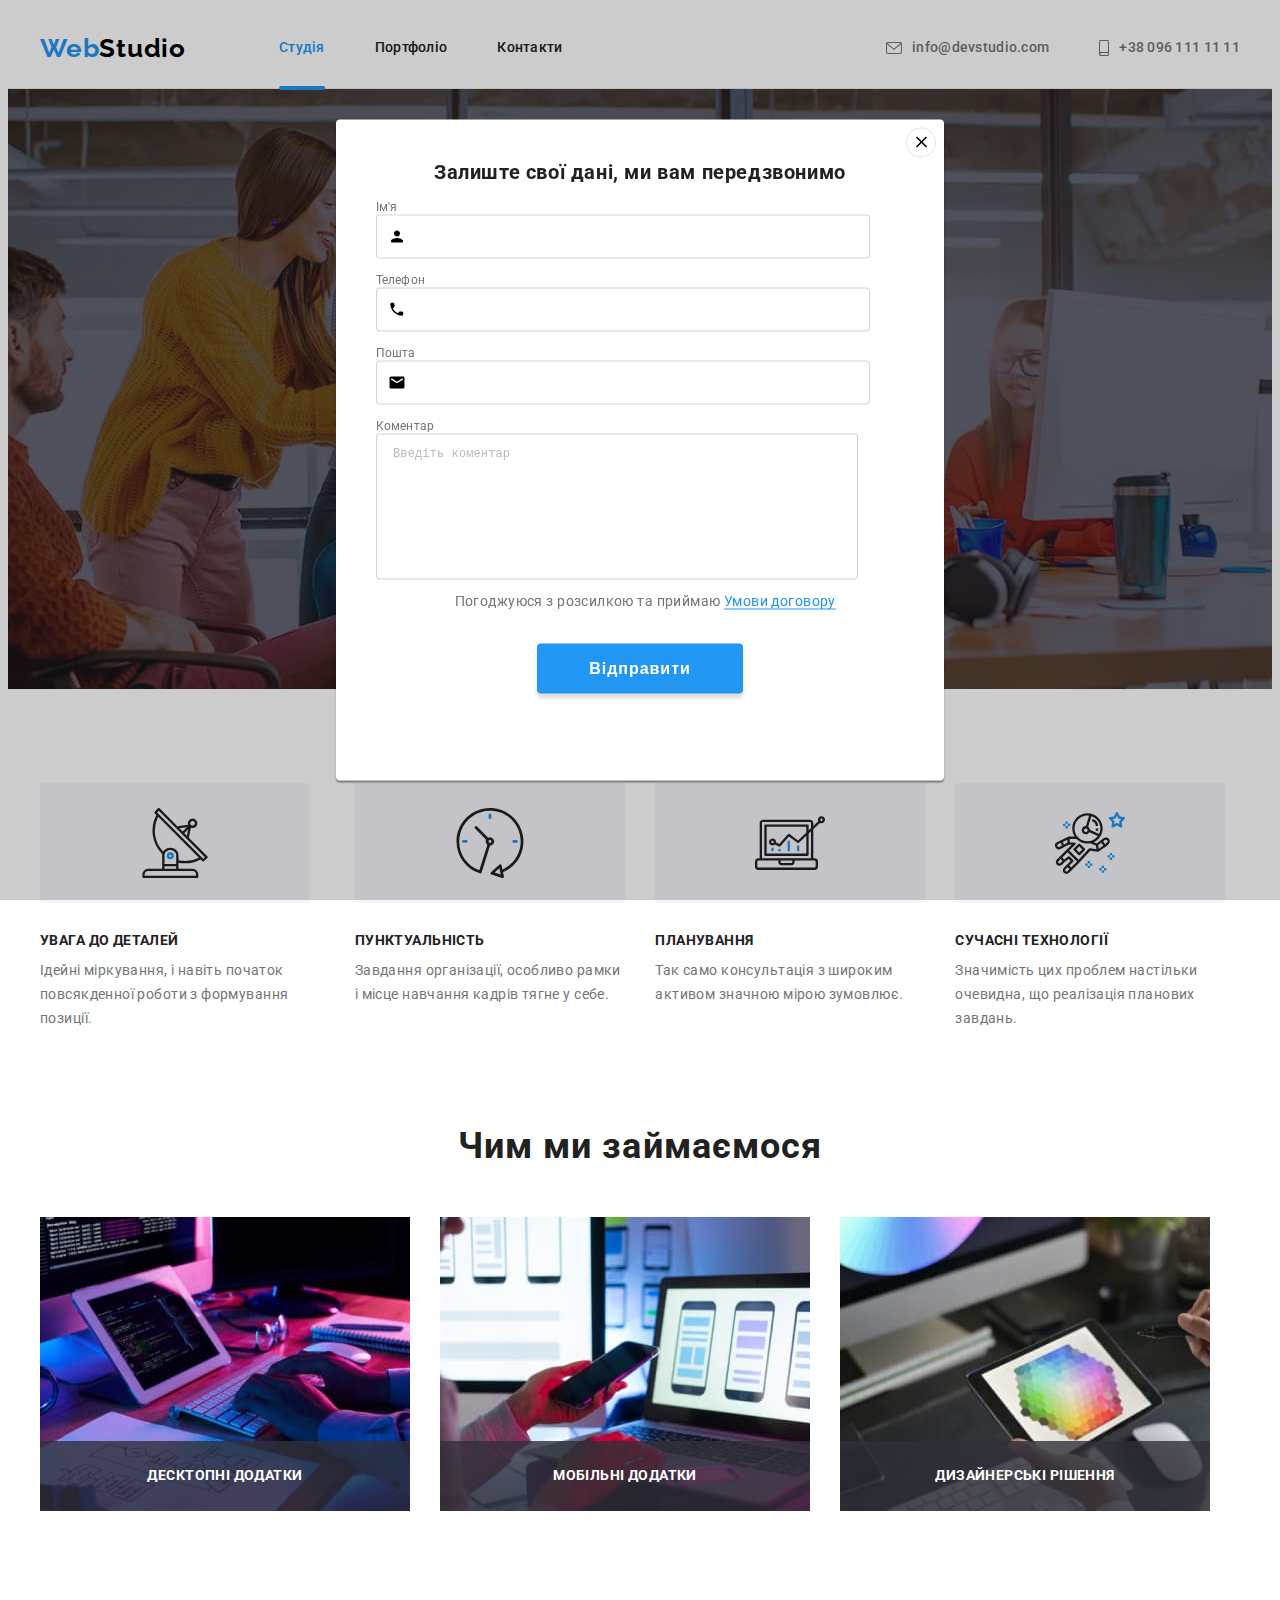
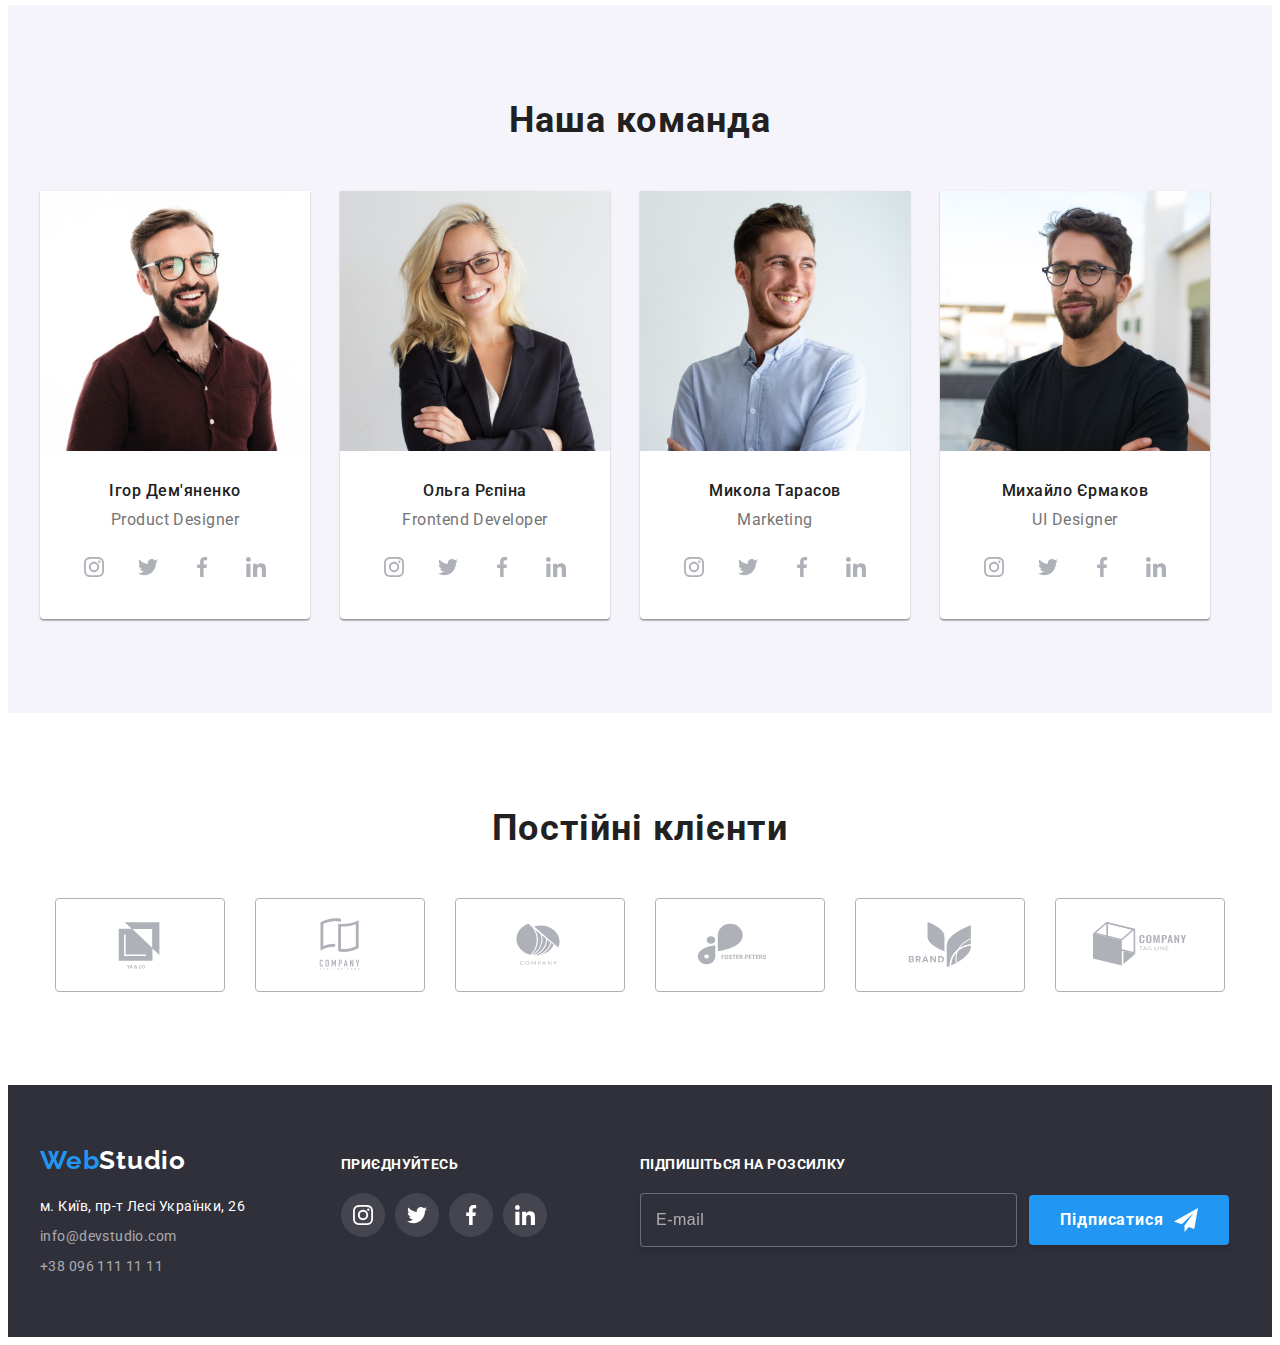
==== commit b0b7ac58: "Стилізував форму в модальному вікні" ====
--- a/index.html
+++ b/index.html
@@ -625,10 +625,10 @@
               </svg>
             </div>
             <label class="modal-label">Коментар
-              <textarea class="modal-input" name="user_comment" placeholder="Введіть коментар"></textarea>
+              <textarea class="modal-input textarea" name="user_comment" placeholder="Введіть коментар"></textarea>
             </label>
           </div>
-          <div role="group">
+          <div class="checkbox-group" role="group">
             <label class="checkbox-label">
               <input class="checkbox" type="checkbox" required>
               Погоджуюся з розсилкою та приймаю <a class="checkbox-link" href="">Умови договору</a>
--- a/css/styles.css
+++ b/css/styles.css
@@ -855,6 +855,23 @@
   outline: none;
 }
 
+.textarea {
+  width: 448px;
+  height: 120px;
+  padding: 12px 16px;
+  resize: none;
+}
+
+.textarea::placeholder {
+  margin-bottom: 20px;
+
+  font-size: 12px;
+  line-height: 1.2;
+  letter-spacing: 0.01em;
+
+  color: rgba(117, 117, 117, 0.5);
+}
+
 .modal-icon {
   position: absolute;
   top: 50%;
@@ -862,6 +879,58 @@
   transform: translateY(-50%);
 }
 
+.checkbox-group {
+  display: flex;
+  align-items: center;
+  justify-content: center;
+  gap: 8px;
+  margin-bottom: 30px;
+}
+
+.checkbox-label {
+  font-size: 14px;
+  line-height: 1.71;
+  letter-spacing: 0.03em;
+
+  user-select: none;
+
+  color: var(--text-color);
+}
+
+.checkbox-link {
+  text-underline-offset: 3px;
+  color: var(--hover-color);
+}
+
+.checkbox {
+  appearance: none;
+}
+
+.modal-submit-btn {
+  padding: 10px 52px;
+  margin: 0 auto;
+  display: block;
+
+  font-weight: 700;
+  font-size: 16px;
+  line-height: 1.9;
+  text-align: center;
+  letter-spacing: 0.06em;
+
+  color: var(--main-background-color);
+  background-color: var(--hover-color);
+  box-shadow: 0px 4px 4px rgba(0, 0, 0, 0.15);
+  border-radius: 4px;
+  border: none;
+
+  transition: background-color 250ms cubic-bezier(0.4, 0, 0.2, 1);
+}
+
+.modal-submit-btn:hover,
+.modal-submit-btn:focus {
+  background-color: #188ce8;
+}
+
 /* Keyframes */
 @keyframes scale-up-ver-center {
   0% {
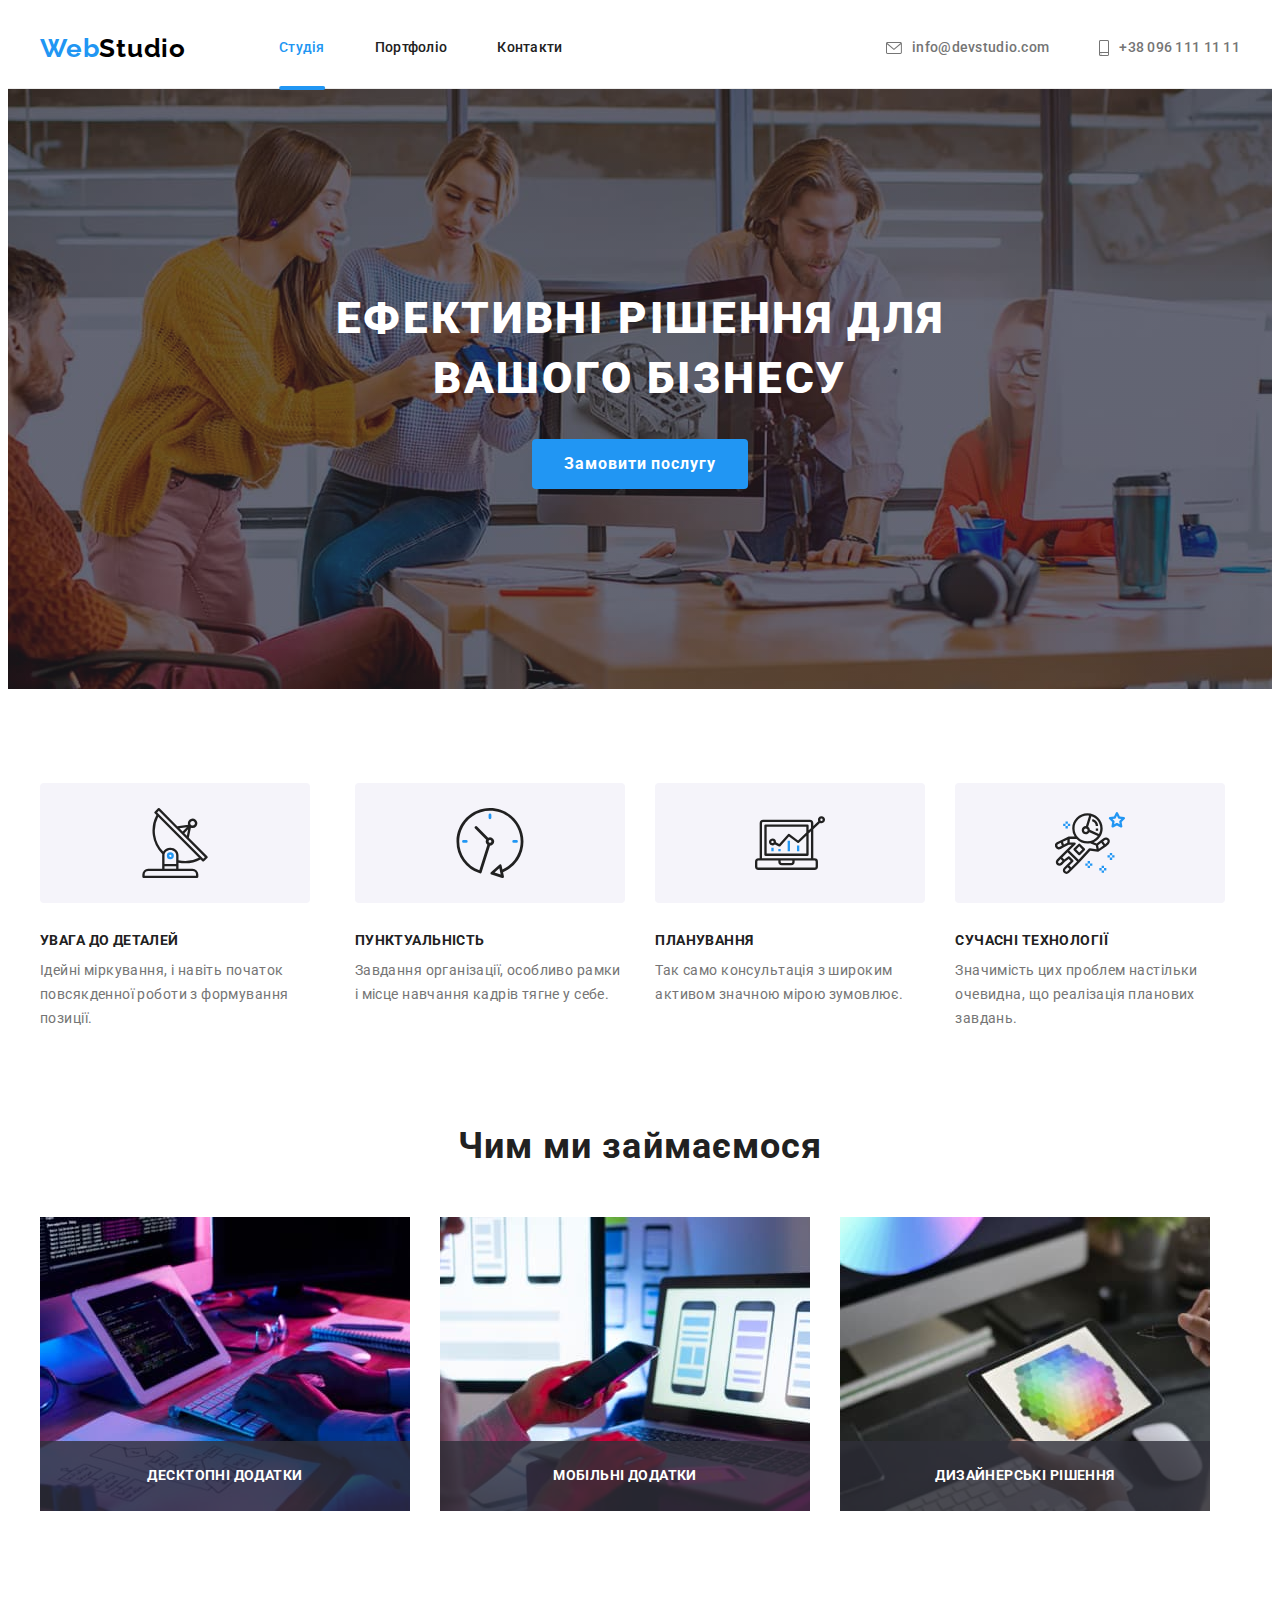
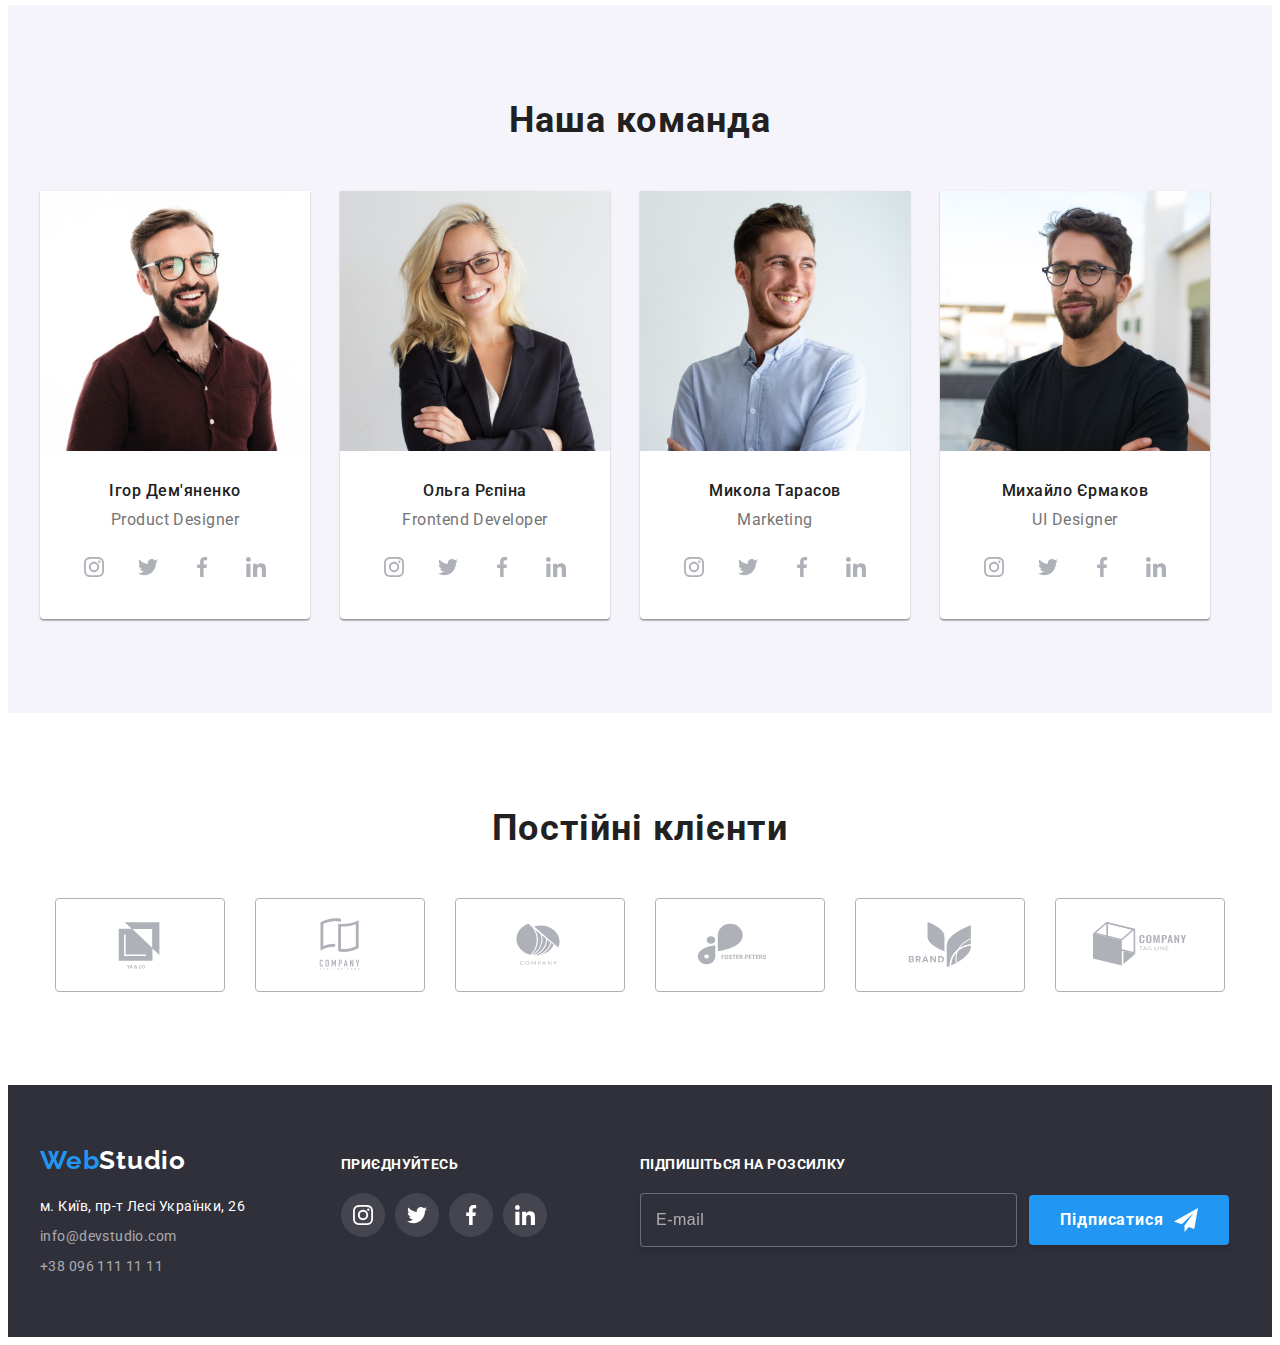
==== commit a007efae: "Остаточний файл" ====
--- a/index.html
+++ b/index.html
@@ -42,14 +42,16 @@
               <svg class="header-icon" width="16" height="12">
                 <use href="./images/icons.svg#icon-mail"></use>
               </svg>
-              info@devstudio.com</a>
+              info@devstudio.com</a
+            >
           </li>
           <li class="header-item">
             <a class="contact-link link" href="tel:+380961111111">
               <svg class="header-icon" width="10" height="16">
                 <use href="./images/icons.svg#icon-phone"></use>
               </svg>
-              +38 096 111 11 11</a>
+              +38 096 111 11 11</a
+            >
           </li>
         </ul>
       </div>
@@ -241,7 +243,8 @@
                       href="https://twitter.com/"
                       target="_blank"
                       rel="noopener noreferrer nofollow"
-                      aria-label="Twitter icon">
+                      aria-label="Twitter icon"
+                    >
                       <svg class="icon-social" width="20" height="20">
                         <use href="./images/icons.svg#icon-twitter"></use>
                       </svg>
@@ -583,57 +586,68 @@
           </ul>
         </div>
         <form name="footer_form" autocomplete="off">
-            <p class="footer-form-text">Підпишіться на розсилку</p>
-            <div class="footer-group">
-              <label>
-                <input class="footer-input" type="email" name="email" placeholder="E-mail">
-              </label>
-              <button class="footer-form-btn" type="submit">Підписатися
-                <svg class="icon-send" width="24" height="24">
-                  <use href="./images/icons.svg#icon-form-send"></use>
-                </svg>
-              </button>
-            </div>
-          </form>
+          <p class="footer-form-text">Підпишіться на розсилку</p>
+          <div class="footer-group">
+            <label>
+              <input class="footer-input" type="email" name="email" placeholder="E-mail" />
+            </label>
+            <button class="footer-form-btn" type="submit">
+              Підписатися
+              <svg class="icon-send" width="24" height="24">
+                <use href="./images/icons.svg#icon-form-send"></use>
+              </svg>
+            </button>
+          </div>
+        </form>
       </div>
     </footer>
     <!-- Modal window -->
-    <div class="backdrop" data-modal>
+    <div class="backdrop is-hidden" data-modal>
       <div class="modal" data-modal-window>
         <strong class="modal-text">Залиште свої дані, ми вам передзвонимо</strong>
         <form name="modal_form" autocomplete="off">
           <div class="modal-group" role="group">
             <label class="modal-label" for="user_name">Ім'я</label>
             <div class="modal-wrapper">
-              <input class="modal-input" type="text" name="user_name" id="user_name">
+              <input class="modal-input" type="text" name="user_name" id="user_name" />
               <svg class="modal-icon" width="18" height="18">
                 <use href="./images/icons.svg#icon-form-name"></use>
               </svg>
             </div>
             <label class="modal-label" for="user_phone">Телефон</label>
             <div class="modal-wrapper">
-              <input class="modal-input" type="tel" name="user_phone" id="user_phone">
+              <input class="modal-input" type="tel" name="user_phone" id="user_phone" />
               <svg class="modal-icon" width="18" height="18">
                 <use href="./images/icons.svg#icon-form-phone"></use>
               </svg>
             </div>
             <label class="modal-label" for="user_mail">Пошта</label>
             <div class="modal-wrapper">
-              <input class="modal-input" type="email" name="user_mail" id="user_mail">
+              <input class="modal-input" type="email" name="user_mail" id="user_mail" />
               <svg class="modal-icon" width="18" height="18">
                 <use href="./images/icons.svg#icon-form-email"></use>
               </svg>
             </div>
-            <label class="modal-label">Коментар
-              <textarea class="modal-input textarea" name="user_comment" placeholder="Введіть коментар"></textarea>
+            <label class="modal-label"
+              >Коментар
+              <textarea
+                class="modal-input textarea"
+                name="user_comment"
+                placeholder="Введіть коментар"
+              ></textarea>
             </label>
           </div>
-          <div class="checkbox-group" role="group">
-            <label class="checkbox-label">
-              <input class="checkbox" type="checkbox" required>
-              Погоджуюся з розсилкою та приймаю <a class="checkbox-link" href="">Умови договору</a>
-            </label>
-          </div>
+          <label class="checkbox-label">
+            <input class="checkbox visually-hidden" type="checkbox" required />
+            <svg class="checkbox-icon" width="16" height="15">
+              <use class="uncheck" href="./images/icons.svg#icon-uncheck"></use>
+              <use class="checked" href="./images/icons.svg#icon-check"></use>
+            </svg>
+            <span
+              >Погоджуюся з розсилкою та приймаю
+              <a class="checkbox-link" href="">Умови договору</a></span
+            ></label
+          >
           <button class="modal-submit-btn" type="submit">Відправити</button>
         </form>
         <button class="modal-close-btn" type="button" data-modal-close>
--- a/css/styles.css
+++ b/css/styles.css
@@ -311,7 +311,7 @@
   display: flex;
   align-items: center;
   justify-content: center;
- 
+
   background-color: rgba(47, 48, 58, 0.8);
 }
 
@@ -586,11 +586,11 @@
   width: 358px;
   height: 50px;
   padding-left: 15px;
- 
+
   border: 1px solid rgba(255, 255, 255, 0.3);
   filter: drop-shadow(0px 4px 4px rgba(0, 0, 0, 0.15));
   border-radius: 4px;
-  background-color: #2F303A;
+  background-color: #2f303a;
   outline: none;
   color: rgba(255, 255, 255, 0.6);
 }
@@ -600,10 +600,10 @@
   line-height: 1.3;
   letter-spacing: 0.03em;
 
-  color:rgba(255, 255, 255, 0.6);
-}
-
-.footer-form-btn{
+  color: rgba(255, 255, 255, 0.6);
+}
+
+.footer-form-btn {
   display: flex;
   align-items: center;
   justify-content: center;
@@ -853,6 +853,15 @@
   border: 1px solid rgba(33, 33, 33, 0.2);
   border-radius: 4px;
   outline: none;
+
+  transition: border-color 250ms cubic-bezier(0.4, 0, 0.2, 1);
+}
+
+.modal-input:focus {
+  border-color: var(--hover-color);
+}
+.modal-input:focus + .modal-icon {
+  fill: var(--hover-color);
 }
 
 .textarea {
@@ -877,17 +886,16 @@
   top: 50%;
   left: 12px;
   transform: translateY(-50%);
-}
-
-.checkbox-group {
-  display: flex;
-  align-items: center;
-  justify-content: center;
-  gap: 8px;
+
+  transition: fill 250ms cubic-bezier(0.4, 0, 0.2, 1);
+}
+
+.checkbox-label {
+  display: flex;
+  align-items: center;
+  justify-content: center;
   margin-bottom: 30px;
-}
-
-.checkbox-label {
+
   font-size: 14px;
   line-height: 1.71;
   letter-spacing: 0.03em;
@@ -902,8 +910,28 @@
   color: var(--hover-color);
 }
 
-.checkbox {
-  appearance: none;
+.checkbox-icon {
+  margin-right: 8px;
+}
+
+.uncheck {
+  opacity: 1;
+
+  transition: opacity 250ms cubic-bezier(0.4, 0, 0.2, 1);
+}
+
+.checked {
+  opacity: 0;
+
+  transition: opacity 250ms cubic-bezier(0.4, 0, 0.2, 1);
+}
+
+.checkbox:checked + .checkbox-icon .uncheck {
+  opacity: 0;
+}
+
+.checkbox:checked + .checkbox-icon .checked {
+  opacity: 1;
 }
 
 .modal-submit-btn {
